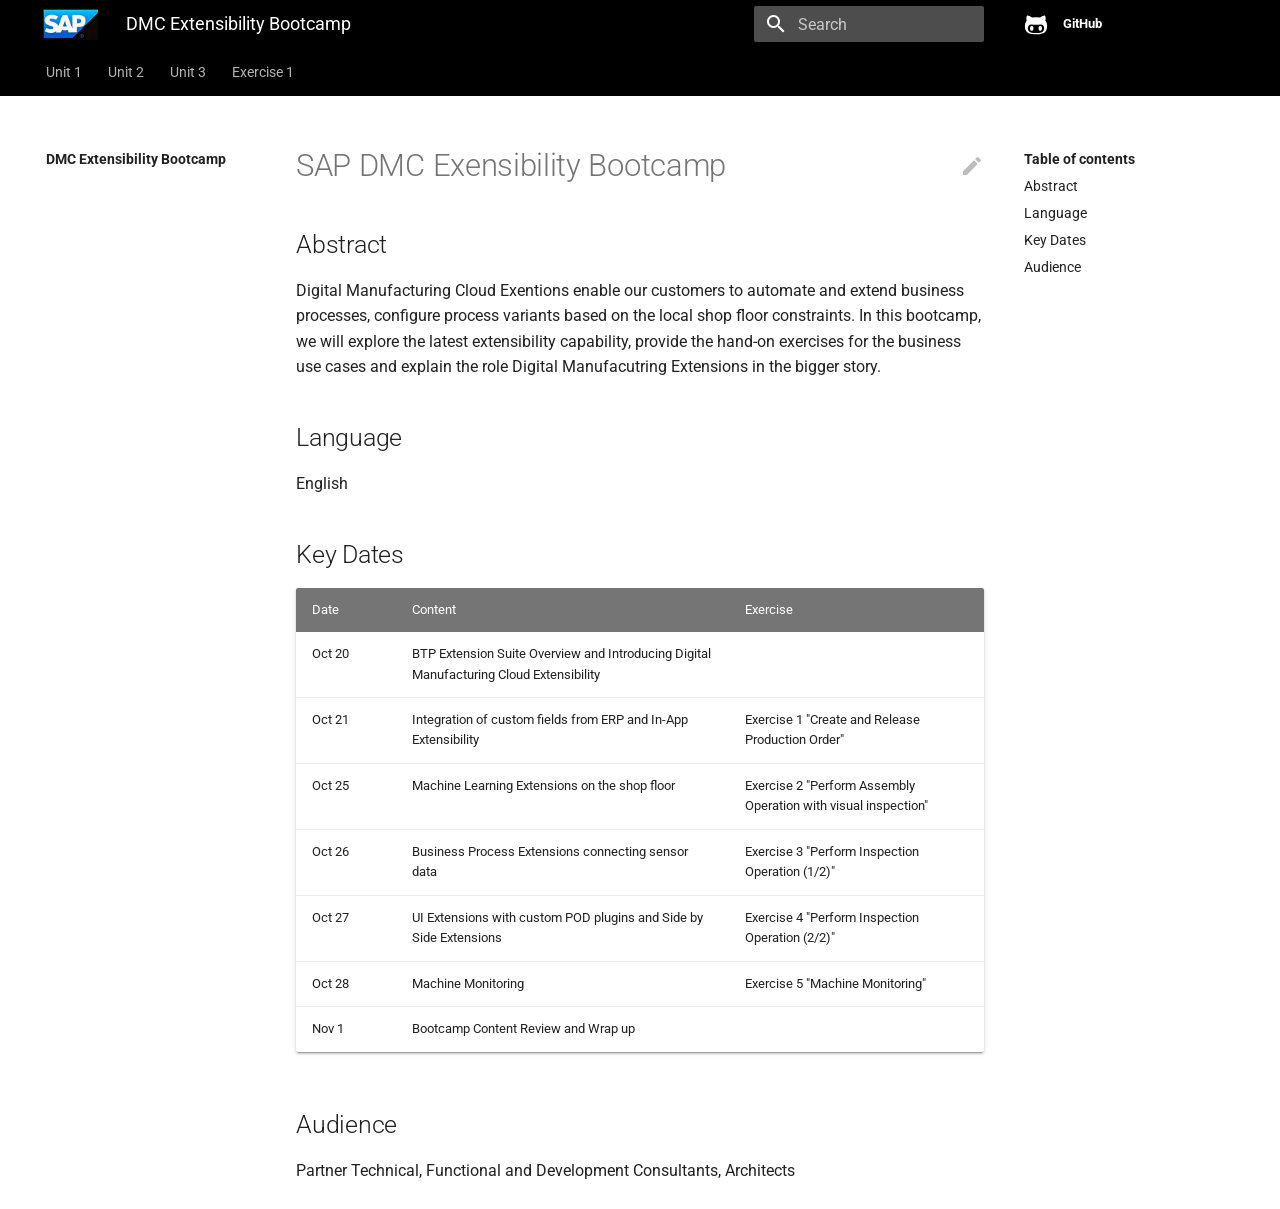
==== BootcampAgenda.html @ 56b78a58 "Deployed 6354c58 with MkDocs version: 1.2.1" ====
<!doctype html>
<html lang="en" class="no-js">
  <head>
    
      <meta charset="utf-8">
      <meta name="viewport" content="width=device-width,initial-scale=1">
      <meta http-equiv="x-ua-compatible" content="ie=edge">
      
      
      
      
        <meta name="lang:clipboard.copy" content="Copy to clipboard">
      
        <meta name="lang:clipboard.copied" content="Copied to clipboard">
      
        <meta name="lang:search.language" content="en">
      
        <meta name="lang:search.pipeline.stopwords" content="True">
      
        <meta name="lang:search.pipeline.trimmer" content="True">
      
        <meta name="lang:search.result.none" content="No matching documents">
      
        <meta name="lang:search.result.one" content="1 matching document">
      
        <meta name="lang:search.result.other" content="# matching documents">
      
        <meta name="lang:search.tokenizer" content="[\s\-]+">
      
      <link rel="shortcut icon" href="assets/favicon.png">
      <meta name="generator" content="mkdocs-1.2.1, mkdocs-material-4.6.3">
    
    
      
        <title>SAP DMC Exensibility Bootcamp - DMC Extensibility Bootcamp</title>
      
    
    
      <link rel="stylesheet" href="assets/stylesheets/application.adb8469c.css">
      
        <link rel="stylesheet" href="assets/stylesheets/application-palette.a8b3c06d.css">
      
      
        
        
        <meta name="theme-color" content="">
      
    
    
      <script src="assets/javascripts/modernizr.eca31fed.js"></script>
    
    
      
        <link href="https://fonts.gstatic.com" rel="preconnect" crossorigin>
        <link rel="stylesheet" href="https://fonts.googleapis.com/css?family=Roboto:300,400,400i,700%7CRoboto+Mono&display=fallback">
        <style>body,input{font-family:"Roboto","Helvetica Neue",Helvetica,Arial,sans-serif}code,kbd,pre{font-family:"Roboto Mono","Courier New",Courier,monospace}</style>
      
    
    <link rel="stylesheet" href="assets/fonts/material-icons.css">
    
    
      <link rel="stylesheet" href="theme/stylesheets/extra.css">
    
    
      
    
    
  </head>
  
    
    
    <body dir="ltr" data-md-color-primary="black" data-md-color-accent="blue">
  
    <svg class="md-svg">
      <defs>
        
        
          <svg xmlns="http://www.w3.org/2000/svg" width="416" height="448" viewBox="0 0 416 448" id="__github"><path fill="currentColor" d="M160 304q0 10-3.125 20.5t-10.75 19T128 352t-18.125-8.5-10.75-19T96 304t3.125-20.5 10.75-19T128 256t18.125 8.5 10.75 19T160 304zm160 0q0 10-3.125 20.5t-10.75 19T288 352t-18.125-8.5-10.75-19T256 304t3.125-20.5 10.75-19T288 256t18.125 8.5 10.75 19T320 304zm40 0q0-30-17.25-51T296 232q-10.25 0-48.75 5.25Q229.5 240 208 240t-39.25-2.75Q130.75 232 120 232q-29.5 0-46.75 21T56 304q0 22 8 38.375t20.25 25.75 30.5 15 35 7.375 37.25 1.75h42q20.5 0 37.25-1.75t35-7.375 30.5-15 20.25-25.75T360 304zm56-44q0 51.75-15.25 82.75-9.5 19.25-26.375 33.25t-35.25 21.5-42.5 11.875-42.875 5.5T212 416q-19.5 0-35.5-.75t-36.875-3.125-38.125-7.5-34.25-12.875T37 371.5t-21.5-28.75Q0 312 0 260q0-59.25 34-99-6.75-20.5-6.75-42.5 0-29 12.75-54.5 27 0 47.5 9.875t47.25 30.875Q171.5 96 212 96q37 0 70 8 26.25-20.5 46.75-30.25T376 64q12.75 25.5 12.75 54.5 0 21.75-6.75 42 34 40 34 99.5z"/></svg>
        
      </defs>
    </svg>
    <input class="md-toggle" data-md-toggle="drawer" type="checkbox" id="__drawer" autocomplete="off">
    <input class="md-toggle" data-md-toggle="search" type="checkbox" id="__search" autocomplete="off">
    <label class="md-overlay" data-md-component="overlay" for="__drawer"></label>
    
      <a href="#sap-dmc-exensibility-bootcamp" tabindex="0" class="md-skip">
        Skip to content
      </a>
    
    
      <header class="md-header" data-md-component="header">
  <nav class="md-header-nav md-grid">
    <div class="md-flex">
      <div class="md-flex__cell md-flex__cell--shrink">
        <a href="." title="DMC Extensibility Bootcamp" aria-label="DMC Extensibility Bootcamp" class="md-header-nav__button md-logo">
          
            <img alt="logo" src="assets/logo_sap.jpeg" width="24" height="24">
          
        </a>
      </div>
      <div class="md-flex__cell md-flex__cell--shrink">
        <label class="md-icon md-icon--menu md-header-nav__button" for="__drawer"></label>
      </div>
      <div class="md-flex__cell md-flex__cell--stretch">
        <div class="md-flex__ellipsis md-header-nav__title" data-md-component="title">
          
            <span class="md-header-nav__topic">
              DMC Extensibility Bootcamp
            </span>
            <span class="md-header-nav__topic">
              
                SAP DMC Exensibility Bootcamp
              
            </span>
          
        </div>
      </div>
      <div class="md-flex__cell md-flex__cell--shrink">
        
          <label class="md-icon md-icon--search md-header-nav__button" for="__search"></label>
          
<div class="md-search" data-md-component="search" role="dialog">
  <label class="md-search__overlay" for="__search"></label>
  <div class="md-search__inner" role="search">
    <form class="md-search__form" name="search">
      <input type="text" class="md-search__input" aria-label="search" name="query" placeholder="Search" autocapitalize="off" autocorrect="off" autocomplete="off" spellcheck="false" data-md-component="query" data-md-state="active">
      <label class="md-icon md-search__icon" for="__search"></label>
      <button type="reset" class="md-icon md-search__icon" data-md-component="reset" tabindex="-1">
        &#xE5CD;
      </button>
    </form>
    <div class="md-search__output">
      <div class="md-search__scrollwrap" data-md-scrollfix>
        <div class="md-search-result" data-md-component="result">
          <div class="md-search-result__meta">
            Type to start searching
          </div>
          <ol class="md-search-result__list"></ol>
        </div>
      </div>
    </div>
  </div>
</div>
        
      </div>
      
        <div class="md-flex__cell md-flex__cell--shrink">
          <div class="md-header-nav__source">
            


  

<a href="https://github.com/SAP-samples/digital-manufacturing-extension-samples/" title="Go to repository" class="md-source" data-md-source="github">
  
    <div class="md-source__icon">
      <svg viewBox="0 0 24 24" width="24" height="24">
        <use xlink:href="#__github" width="24" height="24"></use>
      </svg>
    </div>
  
  <div class="md-source__repository">
    GitHub
  </div>
</a>
          </div>
        </div>
      
    </div>
  </nav>
</header>
    
    <div class="md-container">
      
        
      
      
        

<nav class="md-tabs" data-md-component="tabs">
  <div class="md-tabs__inner md-grid">
    <ul class="md-tabs__list">
      
        
  
  
    <li class="md-tabs__item">
      
        <a href="index.html" class="md-tabs__link">
          Unit 1
        </a>
      
    </li>
  

      
        
  
  
    <li class="md-tabs__item">
      
        <a href="Field%26IntegrationExtensions.html" class="md-tabs__link">
          Unit 2
        </a>
      
    </li>
  

      
        
  
  
    <li class="md-tabs__item">
      
        <a href="InAppExtensions.html" class="md-tabs__link">
          Unit 3
        </a>
      
    </li>
  

      
        
  
  
    <li class="md-tabs__item">
      
        <a href="Exercise1.1.html" class="md-tabs__link">
          Exercise 1
        </a>
      
    </li>
  

      
    </ul>
  </div>
</nav>
      
      <main class="md-main" role="main">
        <div class="md-main__inner md-grid" data-md-component="container">
          
            
              <div class="md-sidebar md-sidebar--primary" data-md-component="navigation">
                <div class="md-sidebar__scrollwrap">
                  <div class="md-sidebar__inner">
                    <nav class="md-nav md-nav--primary" data-md-level="0">
  <label class="md-nav__title md-nav__title--site" for="__drawer">
    <a href="." title="DMC Extensibility Bootcamp" class="md-nav__button md-logo">
      
        <img alt="logo" src="assets/logo_sap.jpeg" width="48" height="48">
      
    </a>
    DMC Extensibility Bootcamp
  </label>
  
    <div class="md-nav__source">
      


  

<a href="https://github.com/SAP-samples/digital-manufacturing-extension-samples/" title="Go to repository" class="md-source" data-md-source="github">
  
    <div class="md-source__icon">
      <svg viewBox="0 0 24 24" width="24" height="24">
        <use xlink:href="#__github" width="24" height="24"></use>
      </svg>
    </div>
  
  <div class="md-source__repository">
    GitHub
  </div>
</a>
    </div>
  
  <ul class="md-nav__list" data-md-scrollfix>
    
      
      
      


  <li class="md-nav__item md-nav__item--nested">
    
      <input class="md-toggle md-nav__toggle" data-md-toggle="nav-1" type="checkbox" id="nav-1">
    
    <label class="md-nav__link" for="nav-1">
      Unit 1
    </label>
    <nav class="md-nav" data-md-component="collapsible" data-md-level="1">
      <label class="md-nav__title" for="nav-1">
        Unit 1
      </label>
      <ul class="md-nav__list" data-md-scrollfix>
        
        
          
          
          


  <li class="md-nav__item">
    <a href="index.html" title="Overview" class="md-nav__link">
      Overview
    </a>
  </li>

        
          
          
          


  <li class="md-nav__item">
    <a href="BTPExtensionSuite.html" title="BTP Extension Suite" class="md-nav__link">
      BTP Extension Suite
    </a>
  </li>

        
          
          
          


  <li class="md-nav__item">
    <a href="DMCUseCases.html" title="DMC Use Cases" class="md-nav__link">
      DMC Use Cases
    </a>
  </li>

        
          
          
          


  <li class="md-nav__item">
    <a href="BootcampUseCase.html" title="Bootcamp Scenario" class="md-nav__link">
      Bootcamp Scenario
    </a>
  </li>

        
      </ul>
    </nav>
  </li>

    
      
      
      


  <li class="md-nav__item md-nav__item--nested">
    
      <input class="md-toggle md-nav__toggle" data-md-toggle="nav-2" type="checkbox" id="nav-2">
    
    <label class="md-nav__link" for="nav-2">
      Unit 2
    </label>
    <nav class="md-nav" data-md-component="collapsible" data-md-level="1">
      <label class="md-nav__title" for="nav-2">
        Unit 2
      </label>
      <ul class="md-nav__list" data-md-scrollfix>
        
        
          
          
          


  <li class="md-nav__item">
    <a href="Field%26IntegrationExtensions.html" title="Content" class="md-nav__link">
      Content
    </a>
  </li>

        
      </ul>
    </nav>
  </li>

    
      
      
      


  <li class="md-nav__item md-nav__item--nested">
    
      <input class="md-toggle md-nav__toggle" data-md-toggle="nav-3" type="checkbox" id="nav-3">
    
    <label class="md-nav__link" for="nav-3">
      Unit 3
    </label>
    <nav class="md-nav" data-md-component="collapsible" data-md-level="1">
      <label class="md-nav__title" for="nav-3">
        Unit 3
      </label>
      <ul class="md-nav__list" data-md-scrollfix>
        
        
          
          
          


  <li class="md-nav__item">
    <a href="InAppExtensions.html" title="Content" class="md-nav__link">
      Content
    </a>
  </li>

        
      </ul>
    </nav>
  </li>

    
      
      
      


  <li class="md-nav__item md-nav__item--nested">
    
      <input class="md-toggle md-nav__toggle" data-md-toggle="nav-4" type="checkbox" id="nav-4">
    
    <label class="md-nav__link" for="nav-4">
      Exercise 1
    </label>
    <nav class="md-nav" data-md-component="collapsible" data-md-level="1">
      <label class="md-nav__title" for="nav-4">
        Exercise 1
      </label>
      <ul class="md-nav__list" data-md-scrollfix>
        
        
          
          
          


  <li class="md-nav__item">
    <a href="Exercise1.1.html" title="Exercise 1.1" class="md-nav__link">
      Exercise 1.1
    </a>
  </li>

        
          
          
          


  <li class="md-nav__item">
    <a href="Exercise1.2.html" title="Exercise 1.2" class="md-nav__link">
      Exercise 1.2
    </a>
  </li>

        
      </ul>
    </nav>
  </li>

    
  </ul>
</nav>
                  </div>
                </div>
              </div>
            
            
              <div class="md-sidebar md-sidebar--secondary" data-md-component="toc">
                <div class="md-sidebar__scrollwrap">
                  <div class="md-sidebar__inner">
                    
<nav class="md-nav md-nav--secondary">
  
  
    
  
  
    <label class="md-nav__title" for="__toc">Table of contents</label>
    <ul class="md-nav__list" data-md-scrollfix>
      
        <li class="md-nav__item">
  <a href="#abstract" class="md-nav__link">
    Abstract
  </a>
  
</li>
      
        <li class="md-nav__item">
  <a href="#language" class="md-nav__link">
    Language
  </a>
  
</li>
      
        <li class="md-nav__item">
  <a href="#key-dates" class="md-nav__link">
    Key Dates
  </a>
  
</li>
      
        <li class="md-nav__item">
  <a href="#audience" class="md-nav__link">
    Audience
  </a>
  
</li>
      
      
      
      
      
    </ul>
  
</nav>
                  </div>
                </div>
              </div>
            
          
          <div class="md-content">
            <article class="md-content__inner md-typeset">
              
                
                  <a href="https://github.com/SAP-samples/digital-manufacturing-extension-samples/edit/master/docs/BootcampAgenda.md" title="Edit this page" class="md-icon md-content__icon">&#xE3C9;</a>
                
                
                <h1 id="sap-dmc-exensibility-bootcamp">SAP DMC Exensibility Bootcamp<a class="headerlink" href="#sap-dmc-exensibility-bootcamp" title="Permanent link">&para;</a></h1>
<h2 id="abstract">Abstract<a class="headerlink" href="#abstract" title="Permanent link">&para;</a></h2>
<p>Digital Manufacturing Cloud Exentions enable our customers to automate and extend business processes, configure process variants based on the local shop floor constraints. In this bootcamp, we will explore the latest extensibility capability, provide the hand-on exercises for the business use cases and explain the role Digital Manufacutring Extensions in the bigger story.</p>
<h2 id="language">Language<a class="headerlink" href="#language" title="Permanent link">&para;</a></h2>
<p>English</p>
<h2 id="key-dates">Key Dates<a class="headerlink" href="#key-dates" title="Permanent link">&para;</a></h2>
<table>
<thead>
<tr>
<th>Date</th>
<th>Content</th>
<th>Exercise</th>
</tr>
</thead>
<tbody>
<tr>
<td>Oct 20</td>
<td>BTP Extension Suite Overview and Introducing Digital Manufacturing Cloud Extensibility</td>
<td></td>
</tr>
<tr>
<td>Oct 21</td>
<td>Integration of custom fields from ERP and In-App Extensibility</td>
<td>Exercise 1 "Create and Release Production Order"</td>
</tr>
<tr>
<td>Oct 25</td>
<td>Machine Learning Extensions on the shop floor</td>
<td>Exercise 2 "Perform Assembly Operation with visual inspection"</td>
</tr>
<tr>
<td>Oct 26</td>
<td>Business Process Extensions connecting sensor data</td>
<td>Exercise 3 "Perform Inspection Operation (1/2)"</td>
</tr>
<tr>
<td>Oct 27</td>
<td>UI Extensions with custom POD plugins and Side by Side Extensions</td>
<td>Exercise 4 "Perform Inspection Operation (2/2)"</td>
</tr>
<tr>
<td>Oct 28</td>
<td>Machine Monitoring</td>
<td>Exercise 5 "Machine Monitoring"</td>
</tr>
<tr>
<td>Nov 1</td>
<td>Bootcamp Content Review and Wrap up</td>
<td></td>
</tr>
</tbody>
</table>
<h2 id="audience">Audience<a class="headerlink" href="#audience" title="Permanent link">&para;</a></h2>
<p>Partner Technical, Functional and Development Consultants, Architects</p>
                
                  
                
                
              
              
                


              
            </article>
          </div>
        </div>
      </main>
      
        
<footer class="md-footer">
  
  <div class="md-footer-meta md-typeset">
    <div class="md-footer-meta__inner md-grid">
      <div class="md-footer-copyright">
        
        powered by
        <a href="https://www.mkdocs.org" target="_blank" rel="noopener">MkDocs</a>
        and
        <a href="https://squidfunk.github.io/mkdocs-material/" target="_blank" rel="noopener">
          Material for MkDocs</a>
      </div>
      
    </div>
  </div>
</footer>
      
    </div>
    
      <script src="assets/javascripts/application.8f58b9eb.js"></script>
      
      <script>app.initialize({version:"1.2.1",url:{base:"."}})</script>
      
        <script src="search/main.js"></script>
      
    
  </body>
</html>
---- assets/stylesheets/application.adb8469c.css ----
html{box-sizing:border-box}*,:after,:before{box-sizing:inherit}html{-webkit-text-size-adjust:none;-moz-text-size-adjust:none;-ms-text-size-adjust:none;text-size-adjust:none}body{margin:0}hr{overflow:visible;box-sizing:content-box}a{-webkit-text-decoration-skip:objects}a,button,input,label{-webkit-tap-highlight-color:transparent}a{color:inherit;text-decoration:none}small,sub,sup{font-size:80%}sub,sup{position:relative;line-height:0;vertical-align:baseline}sub{bottom:-.25em}sup{top:-.5em}img{border-style:none}table{border-collapse:separate;border-spacing:0}td,th{font-weight:400;vertical-align:top}button{margin:0;padding:0;border:0;outline-style:none;background:transparent;font-size:inherit}input{border:0;outline:0}.md-clipboard:before,.md-icon,.md-nav__button,.md-nav__link:after,.md-nav__title:before,.md-search-result__article--document:before,.md-source-file:before,.md-typeset .admonition>.admonition-title:before,.md-typeset .admonition>summary:before,.md-typeset .critic.comment:before,.md-typeset .footnote-backref,.md-typeset .task-list-control .task-list-indicator:before,.md-typeset details>.admonition-title:before,.md-typeset details>summary:before,.md-typeset summary:after{font-family:Material Icons;font-style:normal;font-variant:normal;font-weight:400;line-height:1;text-transform:none;white-space:nowrap;word-wrap:normal;direction:ltr}.md-content__icon,.md-footer-nav__button,.md-header-nav__button,.md-nav__button,.md-nav__title:before,.md-search-result__article--document:before{display:inline-block;margin:.2rem;padding:.4rem;font-size:1.2rem;cursor:pointer}.md-icon--arrow-back:before{content:""}.md-icon--arrow-forward:before{content:""}.md-icon--menu:before{content:""}.md-icon--search:before{content:""}[dir=rtl] .md-icon--arrow-back:before{content:""}[dir=rtl] .md-icon--arrow-forward:before{content:""}body{-webkit-font-smoothing:antialiased;-moz-osx-font-smoothing:grayscale}body,input{color:rgba(0,0,0,.87);font-feature-settings:"kern","liga";font-family:Helvetica Neue,Helvetica,Arial,sans-serif}code,kbd,pre{color:rgba(0,0,0,.87);font-feature-settings:"kern";font-family:Courier New,Courier,monospace}.md-typeset{font-size:.8rem;line-height:1.6;-webkit-print-color-adjust:exact}.md-typeset blockquote,.md-typeset ol,.md-typeset p,.md-typeset ul{margin:1em 0}.md-typeset h1{margin:0 0 2rem;color:rgba(0,0,0,.54);font-size:1.5625rem;line-height:1.3}.md-typeset h1,.md-typeset h2{font-weight:300;letter-spacing:-.01em}.md-typeset h2{margin:2rem 0 .8rem;font-size:1.25rem;line-height:1.4}.md-typeset h3{margin:1.6rem 0 .8rem;font-size:1rem;font-weight:400;letter-spacing:-.01em;line-height:1.5}.md-typeset h2+h3{margin-top:.8rem}.md-typeset h4{font-size:.8rem}.md-typeset h4,.md-typeset h5,.md-typeset h6{margin:.8rem 0;font-weight:700;letter-spacing:-.01em}.md-typeset h5,.md-typeset h6{color:rgba(0,0,0,.54);font-size:.64rem}.md-typeset h5{text-transform:uppercase}.md-typeset hr{margin:1.5em 0;border-bottom:.05rem dotted rgba(0,0,0,.26)}.md-typeset a{color:#3f51b5;word-break:break-word}.md-typeset a,.md-typeset a:before{-webkit-transition:color .125s;transition:color .125s}.md-typeset a:active,.md-typeset a:hover{color:#536dfe}.md-typeset code,.md-typeset pre{background-color:hsla(0,0%,92.5%,.5);color:#37474f;font-size:85%;direction:ltr}.md-typeset code{margin:0 .29412em;padding:.07353em 0;border-radius:.1rem;box-shadow:.29412em 0 0 hsla(0,0%,92.5%,.5),-.29412em 0 0 hsla(0,0%,92.5%,.5);word-break:break-word;-webkit-box-decoration-break:clone;box-decoration-break:clone}.md-typeset h1 code,.md-typeset h2 code,.md-typeset h3 code,.md-typeset h4 code,.md-typeset h5 code,.md-typeset h6 code{margin:0;background-color:transparent;box-shadow:none}.md-typeset a>code{margin:inherit;padding:inherit;border-radius:initial;background-color:inherit;color:inherit;box-shadow:none}.md-typeset pre{position:relative;margin:1em 0;border-radius:.1rem;line-height:1.4;-webkit-overflow-scrolling:touch}.md-typeset pre>code{display:block;margin:0;padding:.525rem .6rem;background-color:transparent;font-size:inherit;box-shadow:none;-webkit-box-decoration-break:slice;box-decoration-break:slice;overflow:auto}.md-typeset pre>code::-webkit-scrollbar{width:.2rem;height:.2rem}.md-typeset pre>code::-webkit-scrollbar-thumb{background-color:rgba(0,0,0,.26)}.md-typeset pre>code::-webkit-scrollbar-thumb:hover{background-color:#536dfe}.md-typeset kbd{padding:0 .29412em;border-radius:.15rem;border:.05rem solid #c9c9c9;border-bottom-color:#bcbcbc;background-color:#fcfcfc;color:#555;font-size:85%;box-shadow:0 .05rem 0 #b0b0b0;word-break:break-word}.md-typeset mark{margin:0 .25em;padding:.0625em 0;border-radius:.1rem;background-color:rgba(255,235,59,.5);box-shadow:.25em 0 0 rgba(255,235,59,.5),-.25em 0 0 rgba(255,235,59,.5);word-break:break-word;-webkit-box-decoration-break:clone;box-decoration-break:clone}.md-typeset abbr{border-bottom:.05rem dotted rgba(0,0,0,.54);text-decoration:none;cursor:help}.md-typeset small{opacity:.75}.md-typeset sub,.md-typeset sup{margin-left:.07812em}[dir=rtl] .md-typeset sub,[dir=rtl] .md-typeset sup{margin-right:.07812em;margin-left:0}.md-typeset blockquote{padding-left:.6rem;border-left:.2rem solid rgba(0,0,0,.26);color:rgba(0,0,0,.54)}[dir=rtl] .md-typeset blockquote{padding-right:.6rem;padding-left:0;border-right:.2rem solid rgba(0,0,0,.26);border-left:initial}.md-typeset ul{list-style-type:disc}.md-typeset ol,.md-typeset ul{margin-left:.625em;padding:0}[dir=rtl] .md-typeset ol,[dir=rtl] .md-typeset ul{margin-right:.625em;margin-left:0}.md-typeset ol ol,.md-typeset ul ol{list-style-type:lower-alpha}.md-typeset ol ol ol,.md-typeset ul ol ol{list-style-type:lower-roman}.md-typeset ol li,.md-typeset ul li{margin-bottom:.5em;margin-left:1.25em}[dir=rtl] .md-typeset ol li,[dir=rtl] .md-typeset ul li{margin-right:1.25em;margin-left:0}.md-typeset ol li blockquote,.md-typeset ol li p,.md-typeset ul li blockquote,.md-typeset ul li p{margin:.5em 0}.md-typeset ol li:last-child,.md-typeset ul li:last-child{margin-bottom:0}.md-typeset ol li ol,.md-typeset ol li ul,.md-typeset ul li ol,.md-typeset ul li ul{margin:.5em 0 .5em .625em}[dir=rtl] .md-typeset ol li ol,[dir=rtl] .md-typeset ol li ul,[dir=rtl] .md-typeset ul li ol,[dir=rtl] .md-typeset ul li ul{margin-right:.625em;margin-left:0}.md-typeset dd{margin:1em 0 1em 1.875em}[dir=rtl] .md-typeset dd{margin-right:1.875em;margin-left:0}.md-typeset iframe,.md-typeset img,.md-typeset svg{max-width:100%}.md-typeset table:not([class]){box-shadow:0 2px 2px 0 rgba(0,0,0,.14),0 1px 5px 0 rgba(0,0,0,.12),0 3px 1px -2px rgba(0,0,0,.2);display:inline-block;max-width:100%;border-radius:.1rem;font-size:.64rem;overflow:auto;-webkit-overflow-scrolling:touch}.md-typeset table:not([class])+*{margin-top:1.5em}.md-typeset table:not([class]) td:not([align]),.md-typeset table:not([class]) th:not([align]){text-align:left}[dir=rtl] .md-typeset table:not([class]) td:not([align]),[dir=rtl] .md-typeset table:not([class]) th:not([align]){text-align:right}.md-typeset table:not([class]) th{min-width:5rem;padding:.6rem .8rem;background-color:rgba(0,0,0,.54);color:#fff;vertical-align:top}.md-typeset table:not([class]) td{padding:.6rem .8rem;border-top:.05rem solid rgba(0,0,0,.07);vertical-align:top}.md-typeset table:not([class]) tr{-webkit-transition:background-color .125s;transition:background-color .125s}.md-typeset table:not([class]) tr:hover{background-color:rgba(0,0,0,.035);box-shadow:inset 0 .05rem 0 #fff}.md-typeset table:not([class]) tr:first-child td{border-top:0}.md-typeset table:not([class]) a{word-break:normal}.md-typeset__scrollwrap{margin:1em -.8rem;overflow-x:auto;-webkit-overflow-scrolling:touch}.md-typeset .md-typeset__table{display:inline-block;margin-bottom:.5em;padding:0 .8rem}.md-typeset .md-typeset__table table{display:table;width:100%;margin:0;overflow:hidden}html{font-size:125%;overflow-x:hidden}body,html{height:100%}body{position:relative;font-size:.5rem}hr{display:block;height:.05rem;padding:0;border:0}.md-svg{display:none}.md-grid{max-width:61rem;margin-right:auto;margin-left:auto}.md-container,.md-main{overflow:auto}.md-container{display:table;width:100%;height:100%;padding-top:2.4rem;table-layout:fixed}.md-main{display:table-row;height:100%}.md-main__inner{height:100%;padding-top:1.5rem;padding-bottom:.05rem}.md-toggle{display:none}.md-overlay{position:fixed;top:0;width:0;height:0;-webkit-transition:width 0s .25s,height 0s .25s,opacity .25s;transition:width 0s .25s,height 0s .25s,opacity .25s;background-color:rgba(0,0,0,.54);opacity:0;z-index:3}.md-flex{display:table}.md-flex__cell{display:table-cell;position:relative;vertical-align:top}.md-flex__cell--shrink{width:0}.md-flex__cell--stretch{display:table;width:100%;table-layout:fixed}.md-flex__ellipsis{display:table-cell;text-overflow:ellipsis;white-space:nowrap;overflow:hidden}.md-skip{position:fixed;width:.05rem;height:.05rem;margin:.5rem;padding:.3rem .5rem;-webkit-transform:translateY(.4rem);transform:translateY(.4rem);border-radius:.1rem;background-color:rgba(0,0,0,.87);color:#fff;font-size:.64rem;opacity:0;overflow:hidden}.md-skip:focus{width:auto;height:auto;clip:auto;-webkit-transform:translateX(0);transform:translateX(0);-webkit-transition:opacity .175s 75ms,-webkit-transform .25s cubic-bezier(.4,0,.2,1);transition:opacity .175s 75ms,-webkit-transform .25s cubic-bezier(.4,0,.2,1);transition:transform .25s cubic-bezier(.4,0,.2,1),opacity .175s 75ms;transition:transform .25s cubic-bezier(.4,0,.2,1),opacity .175s 75ms,-webkit-transform .25s cubic-bezier(.4,0,.2,1);opacity:1;z-index:10}@page{margin:25mm}.md-clipboard{position:absolute;top:.3rem;right:.3rem;width:1.4rem;height:1.4rem;border-radius:.1rem;font-size:.8rem;cursor:pointer;z-index:1;-webkit-backface-visibility:hidden;backface-visibility:hidden}.md-clipboard:before{-webkit-transition:color .25s,opacity .25s;transition:color .25s,opacity .25s;color:rgba(0,0,0,.07);content:"\E14D"}.codehilite:hover .md-clipboard:before,.md-typeset .highlight:hover .md-clipboard:before,pre:hover .md-clipboard:before{color:rgba(0,0,0,.54)}.md-clipboard:focus:before,.md-clipboard:hover:before{color:#536dfe}.md-clipboard__message{display:block;position:absolute;top:0;right:1.7rem;padding:.3rem .5rem;-webkit-transform:translateX(.4rem);transform:translateX(.4rem);-webkit-transition:opacity .175s,-webkit-transform .25s cubic-bezier(.9,.1,.9,0);transition:opacity .175s,-webkit-transform .25s cubic-bezier(.9,.1,.9,0);transition:transform .25s cubic-bezier(.9,.1,.9,0),opacity .175s;transition:transform .25s cubic-bezier(.9,.1,.9,0),opacity .175s,-webkit-transform .25s cubic-bezier(.9,.1,.9,0);border-radius:.1rem;background-color:rgba(0,0,0,.54);color:#fff;font-size:.64rem;white-space:nowrap;opacity:0;pointer-events:none}.md-clipboard__message--active{-webkit-transform:translateX(0);transform:translateX(0);-webkit-transition:opacity .175s 75ms,-webkit-transform .25s cubic-bezier(.4,0,.2,1);transition:opacity .175s 75ms,-webkit-transform .25s cubic-bezier(.4,0,.2,1);transition:transform .25s cubic-bezier(.4,0,.2,1),opacity .175s 75ms;transition:transform .25s cubic-bezier(.4,0,.2,1),opacity .175s 75ms,-webkit-transform .25s cubic-bezier(.4,0,.2,1);opacity:1;pointer-events:auto}.md-clipboard__message:before{content:attr(aria-label)}.md-clipboard__message:after{display:block;position:absolute;top:50%;right:-.2rem;width:0;margin-top:-.2rem;border-color:transparent rgba(0,0,0,.54);border-style:solid;border-width:.2rem 0 .2rem .2rem;content:""}.md-content__inner{margin:0 .8rem 1.2rem;padding-top:.6rem}.md-content__inner:before{display:block;height:.4rem;content:""}.md-content__inner>:last-child{margin-bottom:0}.md-content__icon{position:relative;margin:.4rem 0;padding:0;float:right}.md-typeset .md-content__icon{color:rgba(0,0,0,.26)}.md-header{position:fixed;top:0;right:0;left:0;height:2.4rem;-webkit-transition:background-color .25s,color .25s;transition:background-color .25s,color .25s;background-color:#3f51b5;color:#fff;box-shadow:none;z-index:2;-webkit-backface-visibility:hidden;backface-visibility:hidden}.no-js .md-header{-webkit-transition:none;transition:none;box-shadow:none}.md-header[data-md-state=shadow]{-webkit-transition:background-color .25s,color .25s,box-shadow .25s;transition:background-color .25s,color .25s,box-shadow .25s;box-shadow:0 0 .2rem rgba(0,0,0,.1),0 .2rem .4rem rgba(0,0,0,.2)}.md-header-nav{padding:0 .2rem}.md-header-nav__button{position:relative;-webkit-transition:opacity .25s;transition:opacity .25s;z-index:1}.md-header-nav__button:hover{opacity:.7}.md-header-nav__button.md-logo *{display:block}.no-js .md-header-nav__button.md-icon--search{display:none}.md-header-nav__topic{display:block;position:absolute;-webkit-transition:opacity .15s,-webkit-transform .4s cubic-bezier(.1,.7,.1,1);transition:opacity .15s,-webkit-transform .4s cubic-bezier(.1,.7,.1,1);transition:transform .4s cubic-bezier(.1,.7,.1,1),opacity .15s;transition:transform .4s cubic-bezier(.1,.7,.1,1),opacity .15s,-webkit-transform .4s cubic-bezier(.1,.7,.1,1);text-overflow:ellipsis;white-space:nowrap;overflow:hidden}.md-header-nav__topic+.md-header-nav__topic{-webkit-transform:translateX(1.25rem);transform:translateX(1.25rem);-webkit-transition:opacity .15s,-webkit-transform .4s cubic-bezier(1,.7,.1,.1);transition:opacity .15s,-webkit-transform .4s cubic-bezier(1,.7,.1,.1);transition:transform .4s cubic-bezier(1,.7,.1,.1),opacity .15s;transition:transform .4s cubic-bezier(1,.7,.1,.1),opacity .15s,-webkit-transform .4s cubic-bezier(1,.7,.1,.1);opacity:0;z-index:-1;pointer-events:none}[dir=rtl] .md-header-nav__topic+.md-header-nav__topic{-webkit-transform:translateX(-1.25rem);transform:translateX(-1.25rem)}.no-js .md-header-nav__topic{position:static}.no-js .md-header-nav__topic+.md-header-nav__topic{display:none}.md-header-nav__title{padding:0 1rem;font-size:.9rem;line-height:2.4rem}.md-header-nav__title[data-md-state=active] .md-header-nav__topic{-webkit-transform:translateX(-1.25rem);transform:translateX(-1.25rem);-webkit-transition:opacity .15s,-webkit-transform .4s cubic-bezier(1,.7,.1,.1);transition:opacity .15s,-webkit-transform .4s cubic-bezier(1,.7,.1,.1);transition:transform .4s cubic-bezier(1,.7,.1,.1),opacity .15s;transition:transform .4s cubic-bezier(1,.7,.1,.1),opacity .15s,-webkit-transform .4s cubic-bezier(1,.7,.1,.1);opacity:0;z-index:-1;pointer-events:none}[dir=rtl] .md-header-nav__title[data-md-state=active] .md-header-nav__topic{-webkit-transform:translateX(1.25rem);transform:translateX(1.25rem)}.md-header-nav__title[data-md-state=active] .md-header-nav__topic+.md-header-nav__topic{-webkit-transform:translateX(0);transform:translateX(0);-webkit-transition:opacity .15s,-webkit-transform .4s cubic-bezier(.1,.7,.1,1);transition:opacity .15s,-webkit-transform .4s cubic-bezier(.1,.7,.1,1);transition:transform .4s cubic-bezier(.1,.7,.1,1),opacity .15s;transition:transform .4s cubic-bezier(.1,.7,.1,1),opacity .15s,-webkit-transform .4s cubic-bezier(.1,.7,.1,1);opacity:1;z-index:0;pointer-events:auto}.md-header-nav__source{display:none}.md-hero{-webkit-transition:background .25s;transition:background .25s;background-color:#3f51b5;color:#fff;font-size:1rem;overflow:hidden}.md-hero__inner{margin-top:1rem;padding:.8rem .8rem .4rem;-webkit-transition:opacity .25s,-webkit-transform .4s cubic-bezier(.1,.7,.1,1);transition:opacity .25s,-webkit-transform .4s cubic-bezier(.1,.7,.1,1);transition:transform .4s cubic-bezier(.1,.7,.1,1),opacity .25s;transition:transform .4s cubic-bezier(.1,.7,.1,1),opacity .25s,-webkit-transform .4s cubic-bezier(.1,.7,.1,1);-webkit-transition-delay:.1s;transition-delay:.1s}[data-md-state=hidden] .md-hero__inner{pointer-events:none;-webkit-transform:translateY(.625rem);transform:translateY(.625rem);-webkit-transition:opacity .1s 0s,-webkit-transform 0s .4s;transition:opacity .1s 0s,-webkit-transform 0s .4s;transition:transform 0s .4s,opacity .1s 0s;transition:transform 0s .4s,opacity .1s 0s,-webkit-transform 0s .4s;opacity:0}.md-hero--expand .md-hero__inner{margin-bottom:1.2rem}.md-footer-nav{background-color:rgba(0,0,0,.87);color:#fff}.md-footer-nav__inner{padding:.2rem;overflow:auto}.md-footer-nav__link{padding-top:1.4rem;padding-bottom:.4rem;-webkit-transition:opacity .25s;transition:opacity .25s}.md-footer-nav__link:hover{opacity:.7}.md-footer-nav__link--prev{width:25%;float:left}[dir=rtl] .md-footer-nav__link--prev{float:right}.md-footer-nav__link--next{width:75%;float:right;text-align:right}[dir=rtl] .md-footer-nav__link--next{float:left;text-align:left}.md-footer-nav__button{-webkit-transition:background .25s;transition:background .25s}.md-footer-nav__title{position:relative;padding:0 1rem;font-size:.9rem;line-height:2.4rem}.md-footer-nav__direction{position:absolute;right:0;left:0;margin-top:-1rem;padding:0 1rem;color:hsla(0,0%,100%,.7);font-size:.75rem}.md-footer-meta{background-color:rgba(0,0,0,.895)}.md-footer-meta__inner{padding:.2rem;overflow:auto}html .md-footer-meta.md-typeset a{color:hsla(0,0%,100%,.7)}html .md-footer-meta.md-typeset a:focus,html .md-footer-meta.md-typeset a:hover{color:#fff}.md-footer-copyright{margin:0 .6rem;padding:.4rem 0;color:hsla(0,0%,100%,.3);font-size:.64rem}.md-footer-copyright__highlight{color:hsla(0,0%,100%,.7)}.md-footer-social{margin:0 .4rem;padding:.2rem 0 .6rem}.md-footer-social__link{display:inline-block;width:1.6rem;height:1.6rem;font-size:.8rem;text-align:center}.md-footer-social__link:before{line-height:1.9}.md-nav{font-size:.7rem;line-height:1.3}.md-nav__title{display:block;padding:0 .6rem;font-weight:700;text-overflow:ellipsis;overflow:hidden}.md-nav__title:before{display:none;content:"\E5C4"}[dir=rtl] .md-nav__title:before{content:"\E5C8"}.md-nav__title .md-nav__button{display:none}.md-nav__list{margin:0;padding:0;list-style:none}.md-nav__item{padding:0 .6rem}.md-nav__item:last-child{padding-bottom:.6rem}.md-nav__item .md-nav__item{padding-right:0}[dir=rtl] .md-nav__item .md-nav__item{padding-right:.6rem;padding-left:0}.md-nav__item .md-nav__item:last-child{padding-bottom:0}.md-nav__button img{width:100%;height:auto}.md-nav__link{display:block;margin-top:.625em;-webkit-transition:color .125s;transition:color .125s;text-overflow:ellipsis;cursor:pointer;overflow:hidden}.md-nav__item--nested>.md-nav__link:after{content:"\E313"}html .md-nav__link[for=__toc],html .md-nav__link[for=__toc]+.md-nav__link:after,html .md-nav__link[for=__toc]~.md-nav{display:none}.md-nav__link[data-md-state=blur]{color:rgba(0,0,0,.54)}.md-nav__link--active,.md-nav__link:active{color:#3f51b5}.md-nav__item--nested>.md-nav__link{color:inherit}.md-nav__link:focus,.md-nav__link:hover{color:#536dfe}.md-nav__source,.no-js .md-search{display:none}.md-search__overlay{opacity:0;z-index:1}.md-search__form{position:relative}.md-search__input{position:relative;padding:0 2.2rem 0 3.6rem;text-overflow:ellipsis;z-index:2}[dir=rtl] .md-search__input{padding:0 3.6rem 0 2.2rem}.md-search__input::-webkit-input-placeholder{-webkit-transition:color .25s cubic-bezier(.1,.7,.1,1);transition:color .25s cubic-bezier(.1,.7,.1,1)}.md-search__input::-moz-placeholder{-moz-transition:color .25s cubic-bezier(.1,.7,.1,1);transition:color .25s cubic-bezier(.1,.7,.1,1)}.md-search__input:-ms-input-placeholder{-ms-transition:color .25s cubic-bezier(.1,.7,.1,1);transition:color .25s cubic-bezier(.1,.7,.1,1)}.md-search__input::-ms-input-placeholder{-ms-transition:color .25s cubic-bezier(.1,.7,.1,1);transition:color .25s cubic-bezier(.1,.7,.1,1)}.md-search__input::placeholder{-webkit-transition:color .25s cubic-bezier(.1,.7,.1,1);transition:color .25s cubic-bezier(.1,.7,.1,1)}.md-search__input::-webkit-input-placeholder{color:rgba(0,0,0,.54)}.md-search__input::-moz-placeholder{color:rgba(0,0,0,.54)}.md-search__input:-ms-input-placeholder{color:rgba(0,0,0,.54)}.md-search__input::-ms-input-placeholder{color:rgba(0,0,0,.54)}.md-search__input::placeholder,.md-search__input~.md-search__icon{color:rgba(0,0,0,.54)}.md-search__input::-ms-clear{display:none}.md-search__icon{position:absolute;-webkit-transition:color .25s cubic-bezier(.1,.7,.1,1),opacity .25s;transition:color .25s cubic-bezier(.1,.7,.1,1),opacity .25s;font-size:1.2rem;cursor:pointer;z-index:2}.md-search__icon:hover{opacity:.7}.md-search__icon[for=__search]{top:.3rem;left:.5rem}[dir=rtl] .md-search__icon[for=__search]{right:.5rem;left:auto}.md-search__icon[for=__search]:before{content:"\E8B6"}.md-search__icon[type=reset]{top:.3rem;right:.5rem;-webkit-transform:scale(.125);transform:scale(.125);-webkit-transition:opacity .15s,-webkit-transform .15s cubic-bezier(.1,.7,.1,1);transition:opacity .15s,-webkit-transform .15s cubic-bezier(.1,.7,.1,1);transition:transform .15s cubic-bezier(.1,.7,.1,1),opacity .15s;transition:transform .15s cubic-bezier(.1,.7,.1,1),opacity .15s,-webkit-transform .15s cubic-bezier(.1,.7,.1,1);opacity:0}[dir=rtl] .md-search__icon[type=reset]{right:auto;left:.5rem}[data-md-toggle=search]:checked~.md-header .md-search__input:valid~.md-search__icon[type=reset]{-webkit-transform:scale(1);transform:scale(1);opacity:1}[data-md-toggle=search]:checked~.md-header .md-search__input:valid~.md-search__icon[type=reset]:hover{opacity:.7}.md-search__output{position:absolute;width:100%;border-radius:0 0 .1rem .1rem;overflow:hidden;z-index:1}.md-search__scrollwrap{height:100%;background-color:#fff;box-shadow:inset 0 .05rem 0 rgba(0,0,0,.07);overflow-y:auto;-webkit-overflow-scrolling:touch}.md-search-result{color:rgba(0,0,0,.87);word-break:break-word}.md-search-result__meta{padding:0 .8rem;background-color:rgba(0,0,0,.07);color:rgba(0,0,0,.54);font-size:.64rem;line-height:1.8rem}.md-search-result__list{margin:0;padding:0;border-top:.05rem solid rgba(0,0,0,.07);list-style:none}.md-search-result__item{box-shadow:0 -.05rem 0 rgba(0,0,0,.07)}.md-search-result__link{display:block;-webkit-transition:background .25s;transition:background .25s;outline:0;overflow:hidden}.md-search-result__link:hover,.md-search-result__link[data-md-state=active]{background-color:rgba(83,109,254,.1)}.md-search-result__link:hover .md-search-result__article:before,.md-search-result__link[data-md-state=active] .md-search-result__article:before{opacity:.7}.md-search-result__link:last-child .md-search-result__teaser{margin-bottom:.6rem}.md-search-result__article{position:relative;padding:0 .8rem;overflow:auto}.md-search-result__article--document:before{position:absolute;left:0;margin:.1rem;-webkit-transition:opacity .25s;transition:opacity .25s;color:rgba(0,0,0,.54);content:"\E880"}[dir=rtl] .md-search-result__article--document:before{right:0;left:auto}.md-search-result__article--document .md-search-result__title{margin:.55rem 0;font-size:.8rem;font-weight:400;line-height:1.4}.md-search-result__title{margin:.5em 0;font-size:.64rem;font-weight:700;line-height:1.4}.md-search-result__teaser{display:-webkit-box;max-height:1.65rem;margin:.5em 0;color:rgba(0,0,0,.54);font-size:.64rem;line-height:1.4;text-overflow:ellipsis;overflow:hidden;-webkit-box-orient:vertical;-webkit-line-clamp:2}.md-search-result em{font-style:normal;font-weight:700;text-decoration:underline}.md-sidebar{position:absolute;width:12.1rem;padding:1.2rem 0;overflow:hidden}.md-sidebar[data-md-state=lock]{position:fixed;top:2.4rem}.md-sidebar--secondary{display:none}.md-sidebar__scrollwrap{max-height:100%;margin:0 .2rem;overflow-y:auto;-webkit-backface-visibility:hidden;backface-visibility:hidden}.md-sidebar__scrollwrap::-webkit-scrollbar{width:.2rem;height:.2rem}.md-sidebar__scrollwrap::-webkit-scrollbar-thumb{background-color:rgba(0,0,0,.26)}.md-sidebar__scrollwrap::-webkit-scrollbar-thumb:hover{background-color:#536dfe}@-webkit-keyframes md-source__facts--done{0%{height:0}to{height:.65rem}}@keyframes md-source__facts--done{0%{height:0}to{height:.65rem}}@-webkit-keyframes md-source__fact--done{0%{-webkit-transform:translateY(100%);transform:translateY(100%);opacity:0}50%{opacity:0}to{-webkit-transform:translateY(0);transform:translateY(0);opacity:1}}@keyframes md-source__fact--done{0%{-webkit-transform:translateY(100%);transform:translateY(100%);opacity:0}50%{opacity:0}to{-webkit-transform:translateY(0);transform:translateY(0);opacity:1}}.md-source{display:block;padding-right:.6rem;-webkit-transition:opacity .25s;transition:opacity .25s;font-size:.65rem;line-height:1.2;white-space:nowrap}[dir=rtl] .md-source{padding-right:0;padding-left:.6rem}.md-source:hover{opacity:.7}.md-source:after,.md-source__icon{display:inline-block;height:2.4rem;content:"";vertical-align:middle}.md-source__icon{width:2.4rem}.md-source__icon svg{width:1.2rem;height:1.2rem;margin-top:.6rem;margin-left:.6rem}[dir=rtl] .md-source__icon svg{margin-right:.6rem;margin-left:0}.md-source__icon+.md-source__repository{margin-left:-2rem;padding-left:2rem}[dir=rtl] .md-source__icon+.md-source__repository{margin-right:-2rem;margin-left:0;padding-right:2rem;padding-left:0}.md-source__repository{display:inline-block;max-width:100%;margin-left:.6rem;font-weight:700;text-overflow:ellipsis;overflow:hidden;vertical-align:middle}.md-source__facts{margin:0;padding:0;font-size:.55rem;font-weight:700;list-style-type:none;opacity:.75;overflow:hidden}[data-md-state=done] .md-source__facts{-webkit-animation:md-source__facts--done .25s ease-in;animation:md-source__facts--done .25s ease-in}.md-source__fact{float:left}[dir=rtl] .md-source__fact{float:right}[data-md-state=done] .md-source__fact{-webkit-animation:md-source__fact--done .4s ease-out;animation:md-source__fact--done .4s ease-out}.md-source__fact:before{margin:0 .1rem;content:"\00B7"}.md-source__fact:first-child:before{display:none}.md-source-file{display:inline-block;margin:1em .5em 1em 0;padding-right:.25rem;border-radius:.1rem;background-color:rgba(0,0,0,.07);font-size:.64rem;list-style-type:none;cursor:pointer;overflow:hidden}.md-source-file:before{display:inline-block;margin-right:.25rem;padding:.25rem;background-color:rgba(0,0,0,.26);color:#fff;font-size:.8rem;content:"\E86F";vertical-align:middle}html .md-source-file{-webkit-transition:background .4s,color .4s,box-shadow .4s cubic-bezier(.4,0,.2,1);transition:background .4s,color .4s,box-shadow .4s cubic-bezier(.4,0,.2,1)}html .md-source-file:before{-webkit-transition:inherit;transition:inherit}html body .md-typeset .md-source-file{color:rgba(0,0,0,.54)}.md-source-file:hover{box-shadow:0 0 8px rgba(0,0,0,.18),0 8px 16px rgba(0,0,0,.36)}.md-source-file:hover:before{background-color:#536dfe}.md-tabs{width:100%;-webkit-transition:background .25s;transition:background .25s;background-color:#3f51b5;color:#fff;overflow:auto}.md-tabs__list{margin:0 0 0 .2rem;padding:0;list-style:none;white-space:nowrap}.md-tabs__item{display:inline-block;height:2.4rem;padding-right:.6rem;padding-left:.6rem}.md-tabs__link{display:block;margin-top:.8rem;-webkit-transition:opacity .25s,-webkit-transform .4s cubic-bezier(.1,.7,.1,1);transition:opacity .25s,-webkit-transform .4s cubic-bezier(.1,.7,.1,1);transition:transform .4s cubic-bezier(.1,.7,.1,1),opacity .25s;transition:transform .4s cubic-bezier(.1,.7,.1,1),opacity .25s,-webkit-transform .4s cubic-bezier(.1,.7,.1,1);font-size:.7rem;opacity:.7}.md-tabs__link--active,.md-tabs__link:hover{color:inherit;opacity:1}.md-tabs__item:nth-child(2) .md-tabs__link{-webkit-transition-delay:.02s;transition-delay:.02s}.md-tabs__item:nth-child(3) .md-tabs__link{-webkit-transition-delay:.04s;transition-delay:.04s}.md-tabs__item:nth-child(4) .md-tabs__link{-webkit-transition-delay:.06s;transition-delay:.06s}.md-tabs__item:nth-child(5) .md-tabs__link{-webkit-transition-delay:.08s;transition-delay:.08s}.md-tabs__item:nth-child(6) .md-tabs__link{-webkit-transition-delay:.1s;transition-delay:.1s}.md-tabs__item:nth-child(7) .md-tabs__link{-webkit-transition-delay:.12s;transition-delay:.12s}.md-tabs__item:nth-child(8) .md-tabs__link{-webkit-transition-delay:.14s;transition-delay:.14s}.md-tabs__item:nth-child(9) .md-tabs__link{-webkit-transition-delay:.16s;transition-delay:.16s}.md-tabs__item:nth-child(10) .md-tabs__link{-webkit-transition-delay:.18s;transition-delay:.18s}.md-tabs__item:nth-child(11) .md-tabs__link{-webkit-transition-delay:.2s;transition-delay:.2s}.md-tabs__item:nth-child(12) .md-tabs__link{-webkit-transition-delay:.22s;transition-delay:.22s}.md-tabs__item:nth-child(13) .md-tabs__link{-webkit-transition-delay:.24s;transition-delay:.24s}.md-tabs__item:nth-child(14) .md-tabs__link{-webkit-transition-delay:.26s;transition-delay:.26s}.md-tabs__item:nth-child(15) .md-tabs__link{-webkit-transition-delay:.28s;transition-delay:.28s}.md-tabs__item:nth-child(16) .md-tabs__link{-webkit-transition-delay:.3s;transition-delay:.3s}.md-tabs[data-md-state=hidden]{pointer-events:none}.md-tabs[data-md-state=hidden] .md-tabs__link{-webkit-transform:translateY(50%);transform:translateY(50%);-webkit-transition:color .25s,opacity .1s,-webkit-transform 0s .4s;transition:color .25s,opacity .1s,-webkit-transform 0s .4s;transition:color .25s,transform 0s .4s,opacity .1s;transition:color .25s,transform 0s .4s,opacity .1s,-webkit-transform 0s .4s;opacity:0}.md-typeset .admonition,.md-typeset details{box-shadow:0 2px 2px 0 rgba(0,0,0,.14),0 1px 5px 0 rgba(0,0,0,.12),0 3px 1px -2px rgba(0,0,0,.2);position:relative;margin:1.5625em 0;padding:0 .6rem;border-left:.2rem solid #448aff;border-radius:.1rem;font-size:.64rem;overflow:auto}[dir=rtl] .md-typeset .admonition,[dir=rtl] .md-typeset details{border-right:.2rem solid #448aff;border-left:none}html .md-typeset .admonition>:last-child,html .md-typeset details>:last-child{margin-bottom:.6rem}.md-typeset .admonition .admonition,.md-typeset .admonition details,.md-typeset details .admonition,.md-typeset details details{margin:1em 0}.md-typeset .admonition>.admonition-title,.md-typeset .admonition>summary,.md-typeset details>.admonition-title,.md-typeset details>summary{margin:0 -.6rem;padding:.4rem .6rem .4rem 2rem;border-bottom:.05rem solid rgba(68,138,255,.1);background-color:rgba(68,138,255,.1);font-weight:700}[dir=rtl] .md-typeset .admonition>.admonition-title,[dir=rtl] .md-typeset .admonition>summary,[dir=rtl] .md-typeset details>.admonition-title,[dir=rtl] .md-typeset details>summary{padding:.4rem 2rem .4rem .6rem}.md-typeset .admonition>.admonition-title:last-child,.md-typeset .admonition>summary:last-child,.md-typeset details>.admonition-title:last-child,.md-typeset details>summary:last-child{margin-bottom:0}.md-typeset .admonition>.admonition-title:before,.md-typeset .admonition>summary:before,.md-typeset details>.admonition-title:before,.md-typeset details>summary:before{position:absolute;left:.6rem;color:#448aff;font-size:1rem;content:"\E3C9"}[dir=rtl] .md-typeset .admonition>.admonition-title:before,[dir=rtl] .md-typeset .admonition>summary:before,[dir=rtl] .md-typeset details>.admonition-title:before,[dir=rtl] .md-typeset details>summary:before{right:.6rem;left:auto}.md-typeset .admonition.abstract,.md-typeset .admonition.summary,.md-typeset .admonition.tldr,.md-typeset details.abstract,.md-typeset details.summary,.md-typeset details.tldr{border-left-color:#00b0ff}[dir=rtl] .md-typeset .admonition.abstract,[dir=rtl] .md-typeset .admonition.summary,[dir=rtl] .md-typeset .admonition.tldr,[dir=rtl] .md-typeset details.abstract,[dir=rtl] .md-typeset details.summary,[dir=rtl] .md-typeset details.tldr{border-right-color:#00b0ff}.md-typeset .admonition.abstract>.admonition-title,.md-typeset .admonition.abstract>summary,.md-typeset .admonition.summary>.admonition-title,.md-typeset .admonition.summary>summary,.md-typeset .admonition.tldr>.admonition-title,.md-typeset .admonition.tldr>summary,.md-typeset details.abstract>.admonition-title,.md-typeset details.abstract>summary,.md-typeset details.summary>.admonition-title,.md-typeset details.summary>summary,.md-typeset details.tldr>.admonition-title,.md-typeset details.tldr>summary{border-bottom-color:rgba(0,176,255,.1);background-color:rgba(0,176,255,.1)}.md-typeset .admonition.abstract>.admonition-title:before,.md-typeset .admonition.abstract>summary:before,.md-typeset .admonition.summary>.admonition-title:before,.md-typeset .admonition.summary>summary:before,.md-typeset .admonition.tldr>.admonition-title:before,.md-typeset .admonition.tldr>summary:before,.md-typeset details.abstract>.admonition-title:before,.md-typeset details.abstract>summary:before,.md-typeset details.summary>.admonition-title:before,.md-typeset details.summary>summary:before,.md-typeset details.tldr>.admonition-title:before,.md-typeset details.tldr>summary:before{color:#00b0ff;content:""}.md-typeset .admonition.info,.md-typeset .admonition.todo,.md-typeset details.info,.md-typeset details.todo{border-left-color:#00b8d4}[dir=rtl] .md-typeset .admonition.info,[dir=rtl] .md-typeset .admonition.todo,[dir=rtl] .md-typeset details.info,[dir=rtl] .md-typeset details.todo{border-right-color:#00b8d4}.md-typeset .admonition.info>.admonition-title,.md-typeset .admonition.info>summary,.md-typeset .admonition.todo>.admonition-title,.md-typeset .admonition.todo>summary,.md-typeset details.info>.admonition-title,.md-typeset details.info>summary,.md-typeset details.todo>.admonition-title,.md-typeset details.todo>summary{border-bottom-color:rgba(0,184,212,.1);background-color:rgba(0,184,212,.1)}.md-typeset .admonition.info>.admonition-title:before,.md-typeset .admonition.info>summary:before,.md-typeset .admonition.todo>.admonition-title:before,.md-typeset .admonition.todo>summary:before,.md-typeset details.info>.admonition-title:before,.md-typeset details.info>summary:before,.md-typeset details.todo>.admonition-title:before,.md-typeset details.todo>summary:before{color:#00b8d4;content:""}.md-typeset .admonition.hint,.md-typeset .admonition.important,.md-typeset .admonition.tip,.md-typeset details.hint,.md-typeset details.important,.md-typeset details.tip{border-left-color:#00bfa5}[dir=rtl] .md-typeset .admonition.hint,[dir=rtl] .md-typeset .admonition.important,[dir=rtl] .md-typeset .admonition.tip,[dir=rtl] .md-typeset details.hint,[dir=rtl] .md-typeset details.important,[dir=rtl] .md-typeset details.tip{border-right-color:#00bfa5}.md-typeset .admonition.hint>.admonition-title,.md-typeset .admonition.hint>summary,.md-typeset .admonition.important>.admonition-title,.md-typeset .admonition.important>summary,.md-typeset .admonition.tip>.admonition-title,.md-typeset .admonition.tip>summary,.md-typeset details.hint>.admonition-title,.md-typeset details.hint>summary,.md-typeset details.important>.admonition-title,.md-typeset details.important>summary,.md-typeset details.tip>.admonition-title,.md-typeset details.tip>summary{border-bottom-color:rgba(0,191,165,.1);background-color:rgba(0,191,165,.1)}.md-typeset .admonition.hint>.admonition-title:before,.md-typeset .admonition.hint>summary:before,.md-typeset .admonition.important>.admonition-title:before,.md-typeset .admonition.important>summary:before,.md-typeset .admonition.tip>.admonition-title:before,.md-typeset .admonition.tip>summary:before,.md-typeset details.hint>.admonition-title:before,.md-typeset details.hint>summary:before,.md-typeset details.important>.admonition-title:before,.md-typeset details.important>summary:before,.md-typeset details.tip>.admonition-title:before,.md-typeset details.tip>summary:before{color:#00bfa5;content:""}.md-typeset .admonition.check,.md-typeset .admonition.done,.md-typeset .admonition.success,.md-typeset details.check,.md-typeset details.done,.md-typeset details.success{border-left-color:#00c853}[dir=rtl] .md-typeset .admonition.check,[dir=rtl] .md-typeset .admonition.done,[dir=rtl] .md-typeset .admonition.success,[dir=rtl] .md-typeset details.check,[dir=rtl] .md-typeset details.done,[dir=rtl] .md-typeset details.success{border-right-color:#00c853}.md-typeset .admonition.check>.admonition-title,.md-typeset .admonition.check>summary,.md-typeset .admonition.done>.admonition-title,.md-typeset .admonition.done>summary,.md-typeset .admonition.success>.admonition-title,.md-typeset .admonition.success>summary,.md-typeset details.check>.admonition-title,.md-typeset details.check>summary,.md-typeset details.done>.admonition-title,.md-typeset details.done>summary,.md-typeset details.success>.admonition-title,.md-typeset details.success>summary{border-bottom-color:rgba(0,200,83,.1);background-color:rgba(0,200,83,.1)}.md-typeset .admonition.check>.admonition-title:before,.md-typeset .admonition.check>summary:before,.md-typeset .admonition.done>.admonition-title:before,.md-typeset .admonition.done>summary:before,.md-typeset .admonition.success>.admonition-title:before,.md-typeset .admonition.success>summary:before,.md-typeset details.check>.admonition-title:before,.md-typeset details.check>summary:before,.md-typeset details.done>.admonition-title:before,.md-typeset details.done>summary:before,.md-typeset details.success>.admonition-title:before,.md-typeset details.success>summary:before{color:#00c853;content:""}.md-typeset .admonition.faq,.md-typeset .admonition.help,.md-typeset .admonition.question,.md-typeset details.faq,.md-typeset details.help,.md-typeset details.question{border-left-color:#64dd17}[dir=rtl] .md-typeset .admonition.faq,[dir=rtl] .md-typeset .admonition.help,[dir=rtl] .md-typeset .admonition.question,[dir=rtl] .md-typeset details.faq,[dir=rtl] .md-typeset details.help,[dir=rtl] .md-typeset details.question{border-right-color:#64dd17}.md-typeset .admonition.faq>.admonition-title,.md-typeset .admonition.faq>summary,.md-typeset .admonition.help>.admonition-title,.md-typeset .admonition.help>summary,.md-typeset .admonition.question>.admonition-title,.md-typeset .admonition.question>summary,.md-typeset details.faq>.admonition-title,.md-typeset details.faq>summary,.md-typeset details.help>.admonition-title,.md-typeset details.help>summary,.md-typeset details.question>.admonition-title,.md-typeset details.question>summary{border-bottom-color:rgba(100,221,23,.1);background-color:rgba(100,221,23,.1)}.md-typeset .admonition.faq>.admonition-title:before,.md-typeset .admonition.faq>summary:before,.md-typeset .admonition.help>.admonition-title:before,.md-typeset .admonition.help>summary:before,.md-typeset .admonition.question>.admonition-title:before,.md-typeset .admonition.question>summary:before,.md-typeset details.faq>.admonition-title:before,.md-typeset details.faq>summary:before,.md-typeset details.help>.admonition-title:before,.md-typeset details.help>summary:before,.md-typeset details.question>.admonition-title:before,.md-typeset details.question>summary:before{color:#64dd17;content:""}.md-typeset .admonition.attention,.md-typeset .admonition.caution,.md-typeset .admonition.warning,.md-typeset details.attention,.md-typeset details.caution,.md-typeset details.warning{border-left-color:#ff9100}[dir=rtl] .md-typeset .admonition.attention,[dir=rtl] .md-typeset .admonition.caution,[dir=rtl] .md-typeset .admonition.warning,[dir=rtl] .md-typeset details.attention,[dir=rtl] .md-typeset details.caution,[dir=rtl] .md-typeset details.warning{border-right-color:#ff9100}.md-typeset .admonition.attention>.admonition-title,.md-typeset .admonition.attention>summary,.md-typeset .admonition.caution>.admonition-title,.md-typeset .admonition.caution>summary,.md-typeset .admonition.warning>.admonition-title,.md-typeset .admonition.warning>summary,.md-typeset details.attention>.admonition-title,.md-typeset details.attention>summary,.md-typeset details.caution>.admonition-title,.md-typeset details.caution>summary,.md-typeset details.warning>.admonition-title,.md-typeset details.warning>summary{border-bottom-color:rgba(255,145,0,.1);background-color:rgba(255,145,0,.1)}.md-typeset .admonition.attention>.admonition-title:before,.md-typeset .admonition.attention>summary:before,.md-typeset .admonition.caution>.admonition-title:before,.md-typeset .admonition.caution>summary:before,.md-typeset .admonition.warning>.admonition-title:before,.md-typeset .admonition.warning>summary:before,.md-typeset details.attention>.admonition-title:before,.md-typeset details.attention>summary:before,.md-typeset details.caution>.admonition-title:before,.md-typeset details.caution>summary:before,.md-typeset details.warning>.admonition-title:before,.md-typeset details.warning>summary:before{color:#ff9100;content:""}.md-typeset .admonition.fail,.md-typeset .admonition.failure,.md-typeset .admonition.missing,.md-typeset details.fail,.md-typeset details.failure,.md-typeset details.missing{border-left-color:#ff5252}[dir=rtl] .md-typeset .admonition.fail,[dir=rtl] .md-typeset .admonition.failure,[dir=rtl] .md-typeset .admonition.missing,[dir=rtl] .md-typeset details.fail,[dir=rtl] .md-typeset details.failure,[dir=rtl] .md-typeset details.missing{border-right-color:#ff5252}.md-typeset .admonition.fail>.admonition-title,.md-typeset .admonition.fail>summary,.md-typeset .admonition.failure>.admonition-title,.md-typeset .admonition.failure>summary,.md-typeset .admonition.missing>.admonition-title,.md-typeset .admonition.missing>summary,.md-typeset details.fail>.admonition-title,.md-typeset details.fail>summary,.md-typeset details.failure>.admonition-title,.md-typeset details.failure>summary,.md-typeset details.missing>.admonition-title,.md-typeset details.missing>summary{border-bottom-color:rgba(255,82,82,.1);background-color:rgba(255,82,82,.1)}.md-typeset .admonition.fail>.admonition-title:before,.md-typeset .admonition.fail>summary:before,.md-typeset .admonition.failure>.admonition-title:before,.md-typeset .admonition.failure>summary:before,.md-typeset .admonition.missing>.admonition-title:before,.md-typeset .admonition.missing>summary:before,.md-typeset details.fail>.admonition-title:before,.md-typeset details.fail>summary:before,.md-typeset details.failure>.admonition-title:before,.md-typeset details.failure>summary:before,.md-typeset details.missing>.admonition-title:before,.md-typeset details.missing>summary:before{color:#ff5252;content:""}.md-typeset .admonition.danger,.md-typeset .admonition.error,.md-typeset details.danger,.md-typeset details.error{border-left-color:#ff1744}[dir=rtl] .md-typeset .admonition.danger,[dir=rtl] .md-typeset .admonition.error,[dir=rtl] .md-typeset details.danger,[dir=rtl] .md-typeset details.error{border-right-color:#ff1744}.md-typeset .admonition.danger>.admonition-title,.md-typeset .admonition.danger>summary,.md-typeset .admonition.error>.admonition-title,.md-typeset .admonition.error>summary,.md-typeset details.danger>.admonition-title,.md-typeset details.danger>summary,.md-typeset details.error>.admonition-title,.md-typeset details.error>summary{border-bottom-color:rgba(255,23,68,.1);background-color:rgba(255,23,68,.1)}.md-typeset .admonition.danger>.admonition-title:before,.md-typeset .admonition.danger>summary:before,.md-typeset .admonition.error>.admonition-title:before,.md-typeset .admonition.error>summary:before,.md-typeset details.danger>.admonition-title:before,.md-typeset details.danger>summary:before,.md-typeset details.error>.admonition-title:before,.md-typeset details.error>summary:before{color:#ff1744;content:""}.md-typeset .admonition.bug,.md-typeset details.bug{border-left-color:#f50057}[dir=rtl] .md-typeset .admonition.bug,[dir=rtl] .md-typeset details.bug{border-right-color:#f50057}.md-typeset .admonition.bug>.admonition-title,.md-typeset .admonition.bug>summary,.md-typeset details.bug>.admonition-title,.md-typeset details.bug>summary{border-bottom-color:rgba(245,0,87,.1);background-color:rgba(245,0,87,.1)}.md-typeset .admonition.bug>.admonition-title:before,.md-typeset .admonition.bug>summary:before,.md-typeset details.bug>.admonition-title:before,.md-typeset details.bug>summary:before{color:#f50057;content:""}.md-typeset .admonition.example,.md-typeset details.example{border-left-color:#651fff}[dir=rtl] .md-typeset .admonition.example,[dir=rtl] .md-typeset details.example{border-right-color:#651fff}.md-typeset .admonition.example>.admonition-title,.md-typeset .admonition.example>summary,.md-typeset details.example>.admonition-title,.md-typeset details.example>summary{border-bottom-color:rgba(101,31,255,.1);background-color:rgba(101,31,255,.1)}.md-typeset .admonition.example>.admonition-title:before,.md-typeset .admonition.example>summary:before,.md-typeset details.example>.admonition-title:before,.md-typeset details.example>summary:before{color:#651fff;content:""}.md-typeset .admonition.cite,.md-typeset .admonition.quote,.md-typeset details.cite,.md-typeset details.quote{border-left-color:#9e9e9e}[dir=rtl] .md-typeset .admonition.cite,[dir=rtl] .md-typeset .admonition.quote,[dir=rtl] .md-typeset details.cite,[dir=rtl] .md-typeset details.quote{border-right-color:#9e9e9e}.md-typeset .admonition.cite>.admonition-title,.md-typeset .admonition.cite>summary,.md-typeset .admonition.quote>.admonition-title,.md-typeset .admonition.quote>summary,.md-typeset details.cite>.admonition-title,.md-typeset details.cite>summary,.md-typeset details.quote>.admonition-title,.md-typeset details.quote>summary{border-bottom-color:hsla(0,0%,62%,.1);background-color:hsla(0,0%,62%,.1)}.md-typeset .admonition.cite>.admonition-title:before,.md-typeset .admonition.cite>summary:before,.md-typeset .admonition.quote>.admonition-title:before,.md-typeset .admonition.quote>summary:before,.md-typeset details.cite>.admonition-title:before,.md-typeset details.cite>summary:before,.md-typeset details.quote>.admonition-title:before,.md-typeset details.quote>summary:before{color:#9e9e9e;content:""}.codehilite .o,.codehilite .ow,.md-typeset .highlight .o,.md-typeset .highlight .ow{color:inherit}.codehilite .ge,.md-typeset .highlight .ge{color:#000}.codehilite .gr,.md-typeset .highlight .gr{color:#a00}.codehilite .gh,.md-typeset .highlight .gh{color:#999}.codehilite .go,.md-typeset .highlight .go{color:#888}.codehilite .gp,.md-typeset .highlight .gp{color:#555}.codehilite .gs,.md-typeset .highlight .gs{color:inherit}.codehilite .gu,.md-typeset .highlight .gu{color:#aaa}.codehilite .gt,.md-typeset .highlight .gt{color:#a00}.codehilite .gd,.md-typeset .highlight .gd{background-color:#fdd}.codehilite .gi,.md-typeset .highlight .gi{background-color:#dfd}.codehilite .k,.md-typeset .highlight .k{color:#3b78e7}.codehilite .kc,.md-typeset .highlight .kc{color:#a71d5d}.codehilite .kd,.codehilite .kn,.md-typeset .highlight .kd,.md-typeset .highlight .kn{color:#3b78e7}.codehilite .kp,.md-typeset .highlight .kp{color:#a71d5d}.codehilite .kr,.codehilite .kt,.md-typeset .highlight .kr,.md-typeset .highlight .kt{color:#3e61a2}.codehilite .c,.codehilite .cm,.md-typeset .highlight .c,.md-typeset .highlight .cm{color:#999}.codehilite .cp,.md-typeset .highlight .cp{color:#666}.codehilite .c1,.codehilite .ch,.codehilite .cs,.md-typeset .highlight .c1,.md-typeset .highlight .ch,.md-typeset .highlight .cs{color:#999}.codehilite .na,.codehilite .nb,.md-typeset .highlight .na,.md-typeset .highlight .nb{color:#c2185b}.codehilite .bp,.md-typeset .highlight .bp{color:#3e61a2}.codehilite .nc,.md-typeset .highlight .nc{color:#c2185b}.codehilite .no,.md-typeset .highlight .no{color:#3e61a2}.codehilite .nd,.codehilite .ni,.md-typeset .highlight .nd,.md-typeset .highlight .ni{color:#666}.codehilite .ne,.codehilite .nf,.md-typeset .highlight .ne,.md-typeset .highlight .nf{color:#c2185b}.codehilite .nl,.md-typeset .highlight .nl{color:#3b5179}.codehilite .nn,.md-typeset .highlight .nn{color:#ec407a}.codehilite .nt,.md-typeset .highlight .nt{color:#3b78e7}.codehilite .nv,.codehilite .vc,.codehilite .vg,.codehilite .vi,.md-typeset .highlight .nv,.md-typeset .highlight .vc,.md-typeset .highlight .vg,.md-typeset .highlight .vi{color:#3e61a2}.codehilite .nx,.md-typeset .highlight .nx{color:#ec407a}.codehilite .il,.codehilite .m,.codehilite .mf,.codehilite .mh,.codehilite .mi,.codehilite .mo,.md-typeset .highlight .il,.md-typeset .highlight .m,.md-typeset .highlight .mf,.md-typeset .highlight .mh,.md-typeset .highlight .mi,.md-typeset .highlight .mo{color:#e74c3c}.codehilite .s,.codehilite .sb,.codehilite .sc,.md-typeset .highlight .s,.md-typeset .highlight .sb,.md-typeset .highlight .sc{color:#0d904f}.codehilite .sd,.md-typeset .highlight .sd{color:#999}.codehilite .s2,.md-typeset .highlight .s2{color:#0d904f}.codehilite .se,.codehilite .sh,.codehilite .si,.codehilite .sx,.md-typeset .highlight .se,.md-typeset .highlight .sh,.md-typeset .highlight .si,.md-typeset .highlight .sx{color:#183691}.codehilite .sr,.md-typeset .highlight .sr{color:#009926}.codehilite .s1,.codehilite .ss,.md-typeset .highlight .s1,.md-typeset .highlight .ss{color:#0d904f}.codehilite .err,.md-typeset .highlight .err{color:#a61717}.codehilite .w,.md-typeset .highlight .w{color:transparent}.codehilite .hll,.md-typeset .highlight .hll{display:block;margin:0 -.6rem;padding:0 .6rem;background-color:rgba(255,235,59,.5)}.md-typeset .codehilitetable,.md-typeset .highlighttable{display:block;overflow:hidden}.md-typeset .codehilitetable tbody,.md-typeset .codehilitetable td,.md-typeset .highlighttable tbody,.md-typeset .highlighttable td{display:block;padding:0}.md-typeset .codehilitetable tr,.md-typeset .highlighttable tr{display:-webkit-box;display:flex}.md-typeset .codehilitetable .linenodiv,.md-typeset .codehilitetable pre,.md-typeset .highlighttable .linenodiv,.md-typeset .highlighttable pre{margin:0;border-radius:0}.md-typeset .codehilitetable .linenodiv,.md-typeset .highlighttable .linenodiv{padding:.525rem .6rem}.md-typeset .codehilitetable .linenos,.md-typeset .highlighttable .linenos{background-color:rgba(0,0,0,.07);color:rgba(0,0,0,.26);-webkit-user-select:none;-moz-user-select:none;-ms-user-select:none;user-select:none}.md-typeset .codehilitetable .linenos pre,.md-typeset .highlighttable .linenos pre{background-color:transparent;color:inherit;text-align:right}.md-typeset .codehilitetable .code,.md-typeset .highlighttable .code{-webkit-box-flex:1;flex:1;overflow:hidden}.md-typeset>.codehilitetable,.md-typeset>.highlighttable{margin:1em 0;border-radius:.2em}.md-typeset [id^="fnref:"]{display:inline-block}.md-typeset [id^="fnref:"]:target{margin-top:-3.8rem;padding-top:3.8rem;pointer-events:none}.md-typeset [id^="fn:"]:before{display:none;height:0;content:""}.md-typeset [id^="fn:"]:target:before{display:block;margin-top:-3.5rem;padding-top:3.5rem;pointer-events:none}.md-typeset .footnote{color:rgba(0,0,0,.54);font-size:.64rem}.md-typeset .footnote ol{margin-left:0}.md-typeset .footnote li{-webkit-transition:color .25s;transition:color .25s}.md-typeset .footnote li:target{color:rgba(0,0,0,.87)}.md-typeset .footnote li :first-child{margin-top:0}.md-typeset .footnote li:hover .footnote-backref,.md-typeset .footnote li:target .footnote-backref{-webkit-transform:translateX(0);transform:translateX(0);opacity:1}.md-typeset .footnote li:hover .footnote-backref:hover,.md-typeset .footnote li:target .footnote-backref{color:#536dfe}.md-typeset .footnote-ref{display:inline-block;pointer-events:auto}.md-typeset .footnote-ref:before{display:inline;margin:0 .2em;border-left:.05rem solid rgba(0,0,0,.26);font-size:1.25em;content:"";vertical-align:-.25rem}.md-typeset .footnote-backref{display:inline-block;-webkit-transform:translateX(.25rem);transform:translateX(.25rem);-webkit-transition:color .25s,opacity .125s .125s,-webkit-transform .25s .125s;transition:color .25s,opacity .125s .125s,-webkit-transform .25s .125s;transition:transform .25s .125s,color .25s,opacity .125s .125s;transition:transform .25s .125s,color .25s,opacity .125s .125s,-webkit-transform .25s .125s;color:rgba(0,0,0,.26);font-size:0;opacity:0;vertical-align:text-bottom}[dir=rtl] .md-typeset .footnote-backref{-webkit-transform:translateX(-.25rem);transform:translateX(-.25rem)}.md-typeset .footnote-backref:before{display:inline-block;font-size:.8rem;content:"\E31B"}[dir=rtl] .md-typeset .footnote-backref:before{-webkit-transform:scaleX(-1);transform:scaleX(-1)}.md-typeset .headerlink{display:inline-block;margin-left:.5rem;-webkit-transform:translateY(.25rem);transform:translateY(.25rem);-webkit-transition:color .25s,opacity .125s .25s,-webkit-transform .25s .25s;transition:color .25s,opacity .125s .25s,-webkit-transform .25s .25s;transition:transform .25s .25s,color .25s,opacity .125s .25s;transition:transform .25s .25s,color .25s,opacity .125s .25s,-webkit-transform .25s .25s;opacity:0}[dir=rtl] .md-typeset .headerlink{margin-right:.5rem;margin-left:0}html body .md-typeset .headerlink{color:rgba(0,0,0,.26)}.md-typeset h1[id]:before{display:block;margin-top:-9px;padding-top:9px;content:""}.md-typeset h1[id]:target:before{margin-top:-3.45rem;padding-top:3.45rem}.md-typeset h1[id] .headerlink:focus,.md-typeset h1[id]:hover .headerlink,.md-typeset h1[id]:target .headerlink{-webkit-transform:translate(0);transform:translate(0);opacity:1}.md-typeset h1[id] .headerlink:focus,.md-typeset h1[id]:hover .headerlink:hover,.md-typeset h1[id]:target .headerlink{color:#536dfe}.md-typeset h2[id]:before{display:block;margin-top:-8px;padding-top:8px;content:""}.md-typeset h2[id]:target:before{margin-top:-3.4rem;padding-top:3.4rem}.md-typeset h2[id] .headerlink:focus,.md-typeset h2[id]:hover .headerlink,.md-typeset h2[id]:target .headerlink{-webkit-transform:translate(0);transform:translate(0);opacity:1}.md-typeset h2[id] .headerlink:focus,.md-typeset h2[id]:hover .headerlink:hover,.md-typeset h2[id]:target .headerlink{color:#536dfe}.md-typeset h3[id]:before{display:block;margin-top:-9px;padding-top:9px;content:""}.md-typeset h3[id]:target:before{margin-top:-3.45rem;padding-top:3.45rem}.md-typeset h3[id] .headerlink:focus,.md-typeset h3[id]:hover .headerlink,.md-typeset h3[id]:target .headerlink{-webkit-transform:translate(0);transform:translate(0);opacity:1}.md-typeset h3[id] .headerlink:focus,.md-typeset h3[id]:hover .headerlink:hover,.md-typeset h3[id]:target .headerlink{color:#536dfe}.md-typeset h4[id]:before{display:block;margin-top:-9px;padding-top:9px;content:""}.md-typeset h4[id]:target:before{margin-top:-3.45rem;padding-top:3.45rem}.md-typeset h4[id] .headerlink:focus,.md-typeset h4[id]:hover .headerlink,.md-typeset h4[id]:target .headerlink{-webkit-transform:translate(0);transform:translate(0);opacity:1}.md-typeset h4[id] .headerlink:focus,.md-typeset h4[id]:hover .headerlink:hover,.md-typeset h4[id]:target .headerlink{color:#536dfe}.md-typeset h5[id]:before{display:block;margin-top:-11px;padding-top:11px;content:""}.md-typeset h5[id]:target:before{margin-top:-3.55rem;padding-top:3.55rem}.md-typeset h5[id] .headerlink:focus,.md-typeset h5[id]:hover .headerlink,.md-typeset h5[id]:target .headerlink{-webkit-transform:translate(0);transform:translate(0);opacity:1}.md-typeset h5[id] .headerlink:focus,.md-typeset h5[id]:hover .headerlink:hover,.md-typeset h5[id]:target .headerlink{color:#536dfe}.md-typeset h6[id]:before{display:block;margin-top:-11px;padding-top:11px;content:""}.md-typeset h6[id]:target:before{margin-top:-3.55rem;padding-top:3.55rem}.md-typeset h6[id] .headerlink:focus,.md-typeset h6[id]:hover .headerlink,.md-typeset h6[id]:target .headerlink{-webkit-transform:translate(0);transform:translate(0);opacity:1}.md-typeset h6[id] .headerlink:focus,.md-typeset h6[id]:hover .headerlink:hover,.md-typeset h6[id]:target .headerlink{color:#536dfe}.md-typeset .MJXc-display{margin:.75em 0;padding:.75em 0;overflow:auto;-webkit-overflow-scrolling:touch}.md-typeset .MathJax_CHTML{outline:0}.md-typeset .critic.comment,.md-typeset del.critic,.md-typeset ins.critic{margin:0 .25em;padding:.0625em 0;border-radius:.1rem;-webkit-box-decoration-break:clone;box-decoration-break:clone}.md-typeset del.critic{background-color:#fdd;box-shadow:.25em 0 0 #fdd,-.25em 0 0 #fdd}.md-typeset ins.critic{background-color:#dfd;box-shadow:.25em 0 0 #dfd,-.25em 0 0 #dfd}.md-typeset .critic.comment{background-color:hsla(0,0%,92.5%,.5);color:#37474f;box-shadow:.25em 0 0 hsla(0,0%,92.5%,.5),-.25em 0 0 hsla(0,0%,92.5%,.5)}.md-typeset .critic.comment:before{padding-right:.125em;color:rgba(0,0,0,.26);content:"\E0B7";vertical-align:-.125em}.md-typeset .critic.block{display:block;margin:1em 0;padding-right:.8rem;padding-left:.8rem;box-shadow:none}.md-typeset .critic.block :first-child{margin-top:.5em}.md-typeset .critic.block :last-child{margin-bottom:.5em}.md-typeset details{display:block;padding-top:0}.md-typeset details[open]>summary:after{-webkit-transform:rotate(180deg);transform:rotate(180deg)}.md-typeset details:not([open]){padding-bottom:0}.md-typeset details:not([open])>summary{border-bottom:none}.md-typeset details summary{padding-right:2rem}[dir=rtl] .md-typeset details summary{padding-left:2rem}.no-details .md-typeset details:not([open])>*{display:none}.no-details .md-typeset details:not([open]) summary{display:block}.md-typeset summary{display:block;outline:none;cursor:pointer}.md-typeset summary::-webkit-details-marker{display:none}.md-typeset summary:after{position:absolute;top:.4rem;right:.6rem;color:rgba(0,0,0,.26);font-size:1rem;content:"\E313"}[dir=rtl] .md-typeset summary:after{right:auto;left:.6rem}.md-typeset .emojione,.md-typeset .gemoji,.md-typeset .twemoji{width:1rem;vertical-align:text-top}.md-typeset code.codehilite,.md-typeset code.highlight{margin:0 .29412em;padding:.07353em 0}.md-typeset .superfences-content{display:none;-webkit-box-ordinal-group:100;order:99;width:100%;background-color:#fff}.md-typeset .superfences-content pre{margin:0;border-radius:0}.md-typeset .superfences-tabs{display:-webkit-box;display:flex;position:relative;flex-wrap:wrap;margin:1em 0;border:.05rem solid rgba(0,0,0,.07);border-radius:.2em}.md-typeset .superfences-tabs>input{display:none}.md-typeset .superfences-tabs>input:checked+label{font-weight:700}.md-typeset .superfences-tabs>input:checked+label+.superfences-content{display:block}.md-typeset .superfences-tabs>label{width:auto;padding:.6rem;-webkit-transition:color .125s;transition:color .125s;font-size:.64rem;cursor:pointer}html .md-typeset .superfences-tabs>label:hover{color:#536dfe}.md-typeset .task-list-item{position:relative;list-style-type:none}.md-typeset .task-list-item [type=checkbox]{position:absolute;top:.45em;left:-2em}[dir=rtl] .md-typeset .task-list-item [type=checkbox]{right:-2em;left:auto}.md-typeset .task-list-control .task-list-indicator:before{position:absolute;top:.15em;left:-1.25em;color:rgba(0,0,0,.26);font-size:1.25em;content:"\E835";vertical-align:-.25em}[dir=rtl] .md-typeset .task-list-control .task-list-indicator:before{right:-1.25em;left:auto}.md-typeset .task-list-control [type=checkbox]:checked+.task-list-indicator:before{content:"\E834"}.md-typeset .task-list-control [type=checkbox]{opacity:0;z-index:-1}@media print{.md-typeset a:after{color:rgba(0,0,0,.54);content:" [" attr(href) "]"}.md-typeset code,.md-typeset pre{white-space:pre-wrap}.md-typeset code{box-shadow:none;-webkit-box-decoration-break:initial;box-decoration-break:slice}.md-clipboard,.md-content__icon,.md-footer,.md-header,.md-sidebar,.md-tabs,.md-typeset .headerlink{display:none}}@media only screen and (max-width:44.9375em){.md-typeset>pre{margin:1em -.8rem;border-radius:0}.md-typeset>pre>code{padding:.525rem .8rem}.md-footer-nav__link--prev .md-footer-nav__title{display:none}.md-search-result__teaser{max-height:2.5rem;-webkit-line-clamp:3}.codehilite .hll,.md-typeset .highlight .hll{margin:0 -.8rem;padding:0 .8rem}.md-typeset>.codehilite,.md-typeset>.highlight{margin:1em -.8rem}.md-typeset>.codehilite code,.md-typeset>.highlight code{padding:.525rem .8rem}.md-typeset>.codehilitetable,.md-typeset>.highlighttable{margin:1em -.8rem;border-radius:0}.md-typeset>.codehilitetable .linenodiv,.md-typeset>.highlighttable .linenodiv{padding:.5rem .8rem}.md-typeset>p>.MJXc-display{margin:.75em -.8rem;padding:.25em .8rem}.md-typeset>.superfences-tabs{margin:1em -.8rem;border:0;border-top:.05rem solid rgba(0,0,0,.07);border-radius:0}.md-typeset>.superfences-tabs code{padding:.525rem .8rem}.md-typeset>.superfences-tabs input:first-child+label{margin-left:.2rem}}@media only screen and (min-width:100em){html{font-size:137.5%}}@media only screen and (min-width:125em){html{font-size:150%}}@media only screen and (max-width:59.9375em){body[data-md-state=lock]{overflow:hidden}.ios body[data-md-state=lock] .md-container{display:none}html .md-nav__link[for=__toc]{display:block;padding-right:2.4rem}html .md-nav__link[for=__toc]:after{color:inherit;content:"\E8DE"}html .md-nav__link[for=__toc]+.md-nav__link{display:none}html .md-nav__link[for=__toc]~.md-nav{display:-webkit-box;display:flex}html [dir=rtl] .md-nav__link{padding-right:.8rem;padding-left:2.4rem}.md-nav__source{display:block;padding:0 .2rem;background-color:rgba(50,64,144,.9675);color:#fff}.md-search__overlay{position:absolute;top:.2rem;left:.2rem;width:1.8rem;height:1.8rem;-webkit-transform-origin:center;transform-origin:center;-webkit-transition:opacity .2s .2s,-webkit-transform .3s .1s;transition:opacity .2s .2s,-webkit-transform .3s .1s;transition:transform .3s .1s,opacity .2s .2s;transition:transform .3s .1s,opacity .2s .2s,-webkit-transform .3s .1s;border-radius:1rem;background-color:#fff;overflow:hidden;pointer-events:none}[dir=rtl] .md-search__overlay{right:.2rem;left:auto}[data-md-toggle=search]:checked~.md-header .md-search__overlay{-webkit-transition:opacity .1s,-webkit-transform .4s;transition:opacity .1s,-webkit-transform .4s;transition:transform .4s,opacity .1s;transition:transform .4s,opacity .1s,-webkit-transform .4s;opacity:1}.md-search__inner{position:fixed;top:0;left:100%;width:100%;height:100%;-webkit-transform:translateX(5%);transform:translateX(5%);-webkit-transition:right 0s .3s,left 0s .3s,opacity .15s .15s,-webkit-transform .15s cubic-bezier(.4,0,.2,1) .15s;transition:right 0s .3s,left 0s .3s,opacity .15s .15s,-webkit-transform .15s cubic-bezier(.4,0,.2,1) .15s;transition:right 0s .3s,left 0s .3s,transform .15s cubic-bezier(.4,0,.2,1) .15s,opacity .15s .15s;transition:right 0s .3s,left 0s .3s,transform .15s cubic-bezier(.4,0,.2,1) .15s,opacity .15s .15s,-webkit-transform .15s cubic-bezier(.4,0,.2,1) .15s;opacity:0;z-index:2}[data-md-toggle=search]:checked~.md-header .md-search__inner{left:0;-webkit-transform:translateX(0);transform:translateX(0);-webkit-transition:right 0s 0s,left 0s 0s,opacity .15s .15s,-webkit-transform .15s cubic-bezier(.1,.7,.1,1) .15s;transition:right 0s 0s,left 0s 0s,opacity .15s .15s,-webkit-transform .15s cubic-bezier(.1,.7,.1,1) .15s;transition:right 0s 0s,left 0s 0s,transform .15s cubic-bezier(.1,.7,.1,1) .15s,opacity .15s .15s;transition:right 0s 0s,left 0s 0s,transform .15s cubic-bezier(.1,.7,.1,1) .15s,opacity .15s .15s,-webkit-transform .15s cubic-bezier(.1,.7,.1,1) .15s;opacity:1}[dir=rtl] [data-md-toggle=search]:checked~.md-header .md-search__inner{right:0;left:auto}html [dir=rtl] .md-search__inner{right:100%;left:auto;-webkit-transform:translateX(-5%);transform:translateX(-5%)}.md-search__input{width:100%;height:2.4rem;font-size:.9rem}.md-search__icon[for=__search]{top:.6rem;left:.8rem}.md-search__icon[for=__search][for=__search]:before{content:"\E5C4"}[dir=rtl] .md-search__icon[for=__search][for=__search]:before{content:"\E5C8"}.md-search__icon[type=reset]{top:.6rem;right:.8rem}.md-search__output{top:2.4rem;bottom:0}.md-search-result__article--document:before{display:none}}@media only screen and (max-width:76.1875em){[data-md-toggle=drawer]:checked~.md-overlay{width:100%;height:100%;-webkit-transition:width 0s,height 0s,opacity .25s;transition:width 0s,height 0s,opacity .25s;opacity:1}.md-header-nav__button.md-icon--home,.md-header-nav__button.md-logo{display:none}.md-hero__inner{margin-top:2.4rem;margin-bottom:1.2rem}.md-nav{background-color:#fff}.md-nav--primary,.md-nav--primary .md-nav{display:-webkit-box;display:flex;position:absolute;top:0;right:0;left:0;-webkit-box-orient:vertical;-webkit-box-direction:normal;flex-direction:column;height:100%;z-index:1}.md-nav--primary .md-nav__item,.md-nav--primary .md-nav__title{font-size:.8rem;line-height:1.5}html .md-nav--primary .md-nav__title{position:relative;height:5.6rem;padding:3rem .8rem .2rem;background-color:rgba(0,0,0,.07);color:rgba(0,0,0,.54);font-weight:400;line-height:2.4rem;white-space:nowrap;cursor:pointer}html .md-nav--primary .md-nav__title:before{display:block;position:absolute;top:.2rem;left:.2rem;width:2rem;height:2rem;color:rgba(0,0,0,.54)}html .md-nav--primary .md-nav__title~.md-nav__list{background-color:#fff;box-shadow:inset 0 .05rem 0 rgba(0,0,0,.07)}html .md-nav--primary .md-nav__title~.md-nav__list>.md-nav__item:first-child{border-top:0}html .md-nav--primary .md-nav__title--site{position:relative;background-color:#3f51b5;color:#fff}html .md-nav--primary .md-nav__title--site .md-nav__button{display:block;position:absolute;top:.2rem;left:.2rem;width:3.2rem;height:3.2rem;font-size:2.4rem}html .md-nav--primary .md-nav__title--site:before{display:none}html [dir=rtl] .md-nav--primary .md-nav__title--site .md-nav__button,html [dir=rtl] .md-nav--primary .md-nav__title:before{right:.2rem;left:auto}.md-nav--primary .md-nav__list{-webkit-box-flex:1;flex:1;overflow-y:auto}.md-nav--primary .md-nav__item{padding:0;border-top:.05rem solid rgba(0,0,0,.07)}[dir=rtl] .md-nav--primary .md-nav__item{padding:0}.md-nav--primary .md-nav__item--nested>.md-nav__link{padding-right:2.4rem}[dir=rtl] .md-nav--primary .md-nav__item--nested>.md-nav__link{padding-right:.8rem;padding-left:2.4rem}.md-nav--primary .md-nav__item--nested>.md-nav__link:after{content:"\E315"}[dir=rtl] .md-nav--primary .md-nav__item--nested>.md-nav__link:after{content:"\E314"}.md-nav--primary .md-nav__link{position:relative;margin-top:0;padding:.6rem .8rem}.md-nav--primary .md-nav__link:after{position:absolute;top:50%;right:.6rem;margin-top:-.6rem;color:inherit;font-size:1.2rem}[dir=rtl] .md-nav--primary .md-nav__link:after{right:auto;left:.6rem}.md-nav--primary .md-nav--secondary .md-nav__link{position:static}.md-nav--primary .md-nav--secondary .md-nav{position:static;background-color:transparent}.md-nav--primary .md-nav--secondary .md-nav .md-nav__link{padding-left:1.4rem}[dir=rtl] .md-nav--primary .md-nav--secondary .md-nav .md-nav__link{padding-right:1.4rem;padding-left:0}.md-nav--primary .md-nav--secondary .md-nav .md-nav .md-nav__link{padding-left:2rem}[dir=rtl] .md-nav--primary .md-nav--secondary .md-nav .md-nav .md-nav__link{padding-right:2rem;padding-left:0}.md-nav--primary .md-nav--secondary .md-nav .md-nav .md-nav .md-nav__link{padding-left:2.6rem}[dir=rtl] .md-nav--primary .md-nav--secondary .md-nav .md-nav .md-nav .md-nav__link{padding-right:2.6rem;padding-left:0}.md-nav--primary .md-nav--secondary .md-nav .md-nav .md-nav .md-nav .md-nav__link{padding-left:3.2rem}[dir=rtl] .md-nav--primary .md-nav--secondary .md-nav .md-nav .md-nav .md-nav .md-nav__link{padding-right:3.2rem;padding-left:0}.md-nav__toggle~.md-nav{display:-webkit-box;display:flex;-webkit-transform:translateX(100%);transform:translateX(100%);-webkit-transition:opacity .125s .05s,-webkit-transform .25s cubic-bezier(.8,0,.6,1);transition:opacity .125s .05s,-webkit-transform .25s cubic-bezier(.8,0,.6,1);transition:transform .25s cubic-bezier(.8,0,.6,1),opacity .125s .05s;transition:transform .25s cubic-bezier(.8,0,.6,1),opacity .125s .05s,-webkit-transform .25s cubic-bezier(.8,0,.6,1);opacity:0}[dir=rtl] .md-nav__toggle~.md-nav{-webkit-transform:translateX(-100%);transform:translateX(-100%)}.no-csstransforms3d .md-nav__toggle~.md-nav{display:none}.md-nav__toggle:checked~.md-nav{-webkit-transform:translateX(0);transform:translateX(0);-webkit-transition:opacity .125s .125s,-webkit-transform .25s cubic-bezier(.4,0,.2,1);transition:opacity .125s .125s,-webkit-transform .25s cubic-bezier(.4,0,.2,1);transition:transform .25s cubic-bezier(.4,0,.2,1),opacity .125s .125s;transition:transform .25s cubic-bezier(.4,0,.2,1),opacity .125s .125s,-webkit-transform .25s cubic-bezier(.4,0,.2,1);opacity:1}.no-csstransforms3d .md-nav__toggle:checked~.md-nav{display:-webkit-box;display:flex}.md-sidebar--primary{position:fixed;top:0;left:-12.1rem;width:12.1rem;height:100%;-webkit-transform:translateX(0);transform:translateX(0);-webkit-transition:box-shadow .25s,-webkit-transform .25s cubic-bezier(.4,0,.2,1);transition:box-shadow .25s,-webkit-transform .25s cubic-bezier(.4,0,.2,1);transition:transform .25s cubic-bezier(.4,0,.2,1),box-shadow .25s;transition:transform .25s cubic-bezier(.4,0,.2,1),box-shadow .25s,-webkit-transform .25s cubic-bezier(.4,0,.2,1);background-color:#fff;z-index:3}[dir=rtl] .md-sidebar--primary{right:-12.1rem;left:auto}.no-csstransforms3d .md-sidebar--primary{display:none}[data-md-toggle=drawer]:checked~.md-container .md-sidebar--primary{box-shadow:0 8px 10px 1px rgba(0,0,0,.14),0 3px 14px 2px rgba(0,0,0,.12),0 5px 5px -3px rgba(0,0,0,.4);-webkit-transform:translateX(12.1rem);transform:translateX(12.1rem)}[dir=rtl] [data-md-toggle=drawer]:checked~.md-container .md-sidebar--primary{-webkit-transform:translateX(-12.1rem);transform:translateX(-12.1rem)}.no-csstransforms3d [data-md-toggle=drawer]:checked~.md-container .md-sidebar--primary{display:block}.md-sidebar--primary .md-sidebar__scrollwrap{overflow:hidden;position:absolute;top:0;right:0;bottom:0;left:0;margin:0}.md-tabs{display:none}}@media only screen and (min-width:60em){.md-content{margin-right:12.1rem}[dir=rtl] .md-content{margin-right:0;margin-left:12.1rem}.md-header-nav__button.md-icon--search{display:none}.md-header-nav__source{display:block;width:11.7rem;max-width:11.7rem;padding-right:.6rem}[dir=rtl] .md-header-nav__source{padding-right:0;padding-left:.6rem}.md-search{padding:.2rem}.md-search__overlay{position:fixed;top:0;left:0;width:0;height:0;-webkit-transition:width 0s .25s,height 0s .25s,opacity .25s;transition:width 0s .25s,height 0s .25s,opacity .25s;background-color:rgba(0,0,0,.54);cursor:pointer}[dir=rtl] .md-search__overlay{right:0;left:auto}[data-md-toggle=search]:checked~.md-header .md-search__overlay{width:100%;height:100%;-webkit-transition:width 0s,height 0s,opacity .25s;transition:width 0s,height 0s,opacity .25s;opacity:1}.md-search__inner{position:relative;width:11.5rem;margin-right:.8rem;padding:.1rem 0;float:right;-webkit-transition:width .25s cubic-bezier(.1,.7,.1,1);transition:width .25s cubic-bezier(.1,.7,.1,1)}[dir=rtl] .md-search__inner{margin-right:0;margin-left:.8rem;float:left}.md-search__form,.md-search__input{border-radius:.1rem}.md-search__input{width:100%;height:1.8rem;padding-left:2.2rem;-webkit-transition:background-color .25s cubic-bezier(.1,.7,.1,1),color .25s cubic-bezier(.1,.7,.1,1);transition:background-color .25s cubic-bezier(.1,.7,.1,1),color .25s cubic-bezier(.1,.7,.1,1);background-color:rgba(0,0,0,.26);color:inherit;font-size:.8rem}[dir=rtl] .md-search__input{padding-right:2.2rem}.md-search__input+.md-search__icon{color:inherit}.md-search__input::-webkit-input-placeholder{color:hsla(0,0%,100%,.7)}.md-search__input::-moz-placeholder{color:hsla(0,0%,100%,.7)}.md-search__input:-ms-input-placeholder{color:hsla(0,0%,100%,.7)}.md-search__input::-ms-input-placeholder{color:hsla(0,0%,100%,.7)}.md-search__input::placeholder{color:hsla(0,0%,100%,.7)}.md-search__input:hover{background-color:hsla(0,0%,100%,.12)}[data-md-toggle=search]:checked~.md-header .md-search__input{border-radius:.1rem .1rem 0 0;background-color:#fff;color:rgba(0,0,0,.87);text-overflow:clip}[data-md-toggle=search]:checked~.md-header .md-search__input::-webkit-input-placeholder{color:rgba(0,0,0,.54)}[data-md-toggle=search]:checked~.md-header .md-search__input::-moz-placeholder{color:rgba(0,0,0,.54)}[data-md-toggle=search]:checked~.md-header .md-search__input:-ms-input-placeholder{color:rgba(0,0,0,.54)}[data-md-toggle=search]:checked~.md-header .md-search__input::-ms-input-placeholder{color:rgba(0,0,0,.54)}[data-md-toggle=search]:checked~.md-header .md-search__input+.md-search__icon,[data-md-toggle=search]:checked~.md-header .md-search__input::placeholder{color:rgba(0,0,0,.54)}.md-search__output{top:1.9rem;-webkit-transition:opacity .4s;transition:opacity .4s;opacity:0}[data-md-toggle=search]:checked~.md-header .md-search__output{box-shadow:0 6px 10px 0 rgba(0,0,0,.14),0 1px 18px 0 rgba(0,0,0,.12),0 3px 5px -1px rgba(0,0,0,.4);opacity:1}.md-search__scrollwrap{max-height:0}[data-md-toggle=search]:checked~.md-header .md-search__scrollwrap{max-height:75vh}.md-search__scrollwrap::-webkit-scrollbar{width:.2rem;height:.2rem}.md-search__scrollwrap::-webkit-scrollbar-thumb{background-color:rgba(0,0,0,.26)}.md-search__scrollwrap::-webkit-scrollbar-thumb:hover{background-color:#536dfe}.md-search-result__meta{padding-left:2.2rem}[dir=rtl] .md-search-result__meta{padding-right:2.2rem;padding-left:0}.md-search-result__article{padding-left:2.2rem}[dir=rtl] .md-search-result__article{padding-right:2.2rem;padding-left:.8rem}.md-sidebar--secondary{display:block;margin-left:100%;-webkit-transform:translate(-100%);transform:translate(-100%)}[dir=rtl] .md-sidebar--secondary{margin-right:100%;margin-left:0;-webkit-transform:translate(100%);transform:translate(100%)}}@media only screen and (min-width:76.25em){.md-content{margin-left:12.1rem}[dir=rtl] .md-content{margin-right:12.1rem}.md-content__inner{margin-right:1.2rem;margin-left:1.2rem}.md-header-nav__button.md-icon--menu{display:none}.md-nav[data-md-state=animate]{-webkit-transition:max-height .25s cubic-bezier(.86,0,.07,1);transition:max-height .25s cubic-bezier(.86,0,.07,1)}.md-nav__toggle~.md-nav{max-height:0;overflow:hidden}.no-js .md-nav__toggle~.md-nav{display:none}.md-nav[data-md-state=expand],.md-nav__toggle:checked~.md-nav{max-height:100%}.no-js .md-nav[data-md-state=expand],.no-js .md-nav__toggle:checked~.md-nav{display:block}.md-nav__item--nested>.md-nav>.md-nav__title{display:none}.md-nav__item--nested>.md-nav__link:after{display:inline-block;-webkit-transform-origin:.45em .45em;transform-origin:.45em .45em;-webkit-transform-style:preserve-3d;transform-style:preserve-3d;vertical-align:-.125em}.js .md-nav__item--nested>.md-nav__link:after{-webkit-transition:-webkit-transform .4s;transition:-webkit-transform .4s;transition:transform .4s;transition:transform .4s,-webkit-transform .4s}.md-nav__item--nested .md-nav__toggle:checked~.md-nav__link:after{-webkit-transform:rotateX(180deg);transform:rotateX(180deg)}.md-search__inner{margin-right:1.2rem}[dir=rtl] .md-search__inner{margin-left:1.2rem}.md-search__scrollwrap,[data-md-toggle=search]:checked~.md-header .md-search__inner{width:34.4rem}.md-sidebar--secondary{margin-left:61rem}[dir=rtl] .md-sidebar--secondary{margin-right:61rem;margin-left:0}.md-tabs~.md-main .md-nav--primary>.md-nav__list>.md-nav__item--nested{font-size:0;visibility:hidden}.md-tabs--active~.md-main .md-nav--primary .md-nav__title{display:block;padding:0}.md-tabs--active~.md-main .md-nav--primary .md-nav__title--site{display:none}.no-js .md-tabs--active~.md-main .md-nav--primary .md-nav{display:block}.md-tabs--active~.md-main .md-nav--primary>.md-nav__list>.md-nav__item{font-size:0;visibility:hidden}.md-tabs--active~.md-main .md-nav--primary>.md-nav__list>.md-nav__item--nested{display:none;font-size:.7rem;overflow:auto;visibility:visible}.md-tabs--active~.md-main .md-nav--primary>.md-nav__list>.md-nav__item--nested>.md-nav__link{display:none}.md-tabs--active~.md-main .md-nav--primary>.md-nav__list>.md-nav__item--active{display:block}.md-tabs--active~.md-main .md-nav[data-md-level="1"]{max-height:none;overflow:visible}.md-tabs--active~.md-main .md-nav[data-md-level="1"]>.md-nav__list>.md-nav__item{padding-left:0}.md-tabs--active~.md-main .md-nav[data-md-level="1"] .md-nav .md-nav__title{display:none}}@media only screen and (min-width:45em){.md-footer-nav__link{width:50%}.md-footer-copyright{max-width:75%;float:left}[dir=rtl] .md-footer-copyright{float:right}.md-footer-social{padding:.6rem 0;float:right}[dir=rtl] .md-footer-social{float:left}}@media only screen and (max-width:29.9375em){[data-md-toggle=search]:checked~.md-header .md-search__overlay{-webkit-transform:scale(45);transform:scale(45)}}@media only screen and (min-width:30em) and (max-width:44.9375em){[data-md-toggle=search]:checked~.md-header .md-search__overlay{-webkit-transform:scale(60);transform:scale(60)}}@media only screen and (min-width:45em) and (max-width:59.9375em){[data-md-toggle=search]:checked~.md-header .md-search__overlay{-webkit-transform:scale(75);transform:scale(75)}}@media only screen and (min-width:60em) and (max-width:76.1875em){.md-search__scrollwrap,[data-md-toggle=search]:checked~.md-header .md-search__inner{width:23.4rem}.md-search-result__teaser{max-height:2.5rem;-webkit-line-clamp:3}}
---- assets/stylesheets/application-palette.a8b3c06d.css ----
button[data-md-color-accent],button[data-md-color-primary]{width:6.5rem;margin-bottom:.2rem;padding:1.2rem .4rem .2rem;-webkit-transition:background-color .25s,opacity .25s;transition:background-color .25s,opacity .25s;border-radius:.1rem;color:#fff;font-size:.64rem;text-align:left;cursor:pointer}button[data-md-color-accent]:hover,button[data-md-color-primary]:hover{opacity:.75}button[data-md-color-primary=red]{background-color:#ef5350}[data-md-color-primary=red] .md-typeset a{color:#ef5350}[data-md-color-primary=red] .md-header,[data-md-color-primary=red] .md-hero{background-color:#ef5350}[data-md-color-primary=red] .md-nav__link--active,[data-md-color-primary=red] .md-nav__link:active{color:#ef5350}[data-md-color-primary=red] .md-nav__item--nested>.md-nav__link{color:inherit}button[data-md-color-primary=pink]{background-color:#e91e63}[data-md-color-primary=pink] .md-typeset a{color:#e91e63}[data-md-color-primary=pink] .md-header,[data-md-color-primary=pink] .md-hero{background-color:#e91e63}[data-md-color-primary=pink] .md-nav__link--active,[data-md-color-primary=pink] .md-nav__link:active{color:#e91e63}[data-md-color-primary=pink] .md-nav__item--nested>.md-nav__link{color:inherit}button[data-md-color-primary=purple]{background-color:#ab47bc}[data-md-color-primary=purple] .md-typeset a{color:#ab47bc}[data-md-color-primary=purple] .md-header,[data-md-color-primary=purple] .md-hero{background-color:#ab47bc}[data-md-color-primary=purple] .md-nav__link--active,[data-md-color-primary=purple] .md-nav__link:active{color:#ab47bc}[data-md-color-primary=purple] .md-nav__item--nested>.md-nav__link{color:inherit}button[data-md-color-primary=deep-purple]{background-color:#7e57c2}[data-md-color-primary=deep-purple] .md-typeset a{color:#7e57c2}[data-md-color-primary=deep-purple] .md-header,[data-md-color-primary=deep-purple] .md-hero{background-color:#7e57c2}[data-md-color-primary=deep-purple] .md-nav__link--active,[data-md-color-primary=deep-purple] .md-nav__link:active{color:#7e57c2}[data-md-color-primary=deep-purple] .md-nav__item--nested>.md-nav__link{color:inherit}button[data-md-color-primary=indigo]{background-color:#3f51b5}[data-md-color-primary=indigo] .md-typeset a{color:#3f51b5}[data-md-color-primary=indigo] .md-header,[data-md-color-primary=indigo] .md-hero{background-color:#3f51b5}[data-md-color-primary=indigo] .md-nav__link--active,[data-md-color-primary=indigo] .md-nav__link:active{color:#3f51b5}[data-md-color-primary=indigo] .md-nav__item--nested>.md-nav__link{color:inherit}button[data-md-color-primary=blue]{background-color:#2196f3}[data-md-color-primary=blue] .md-typeset a{color:#2196f3}[data-md-color-primary=blue] .md-header,[data-md-color-primary=blue] .md-hero{background-color:#2196f3}[data-md-color-primary=blue] .md-nav__link--active,[data-md-color-primary=blue] .md-nav__link:active{color:#2196f3}[data-md-color-primary=blue] .md-nav__item--nested>.md-nav__link{color:inherit}button[data-md-color-primary=light-blue]{background-color:#03a9f4}[data-md-color-primary=light-blue] .md-typeset a{color:#03a9f4}[data-md-color-primary=light-blue] .md-header,[data-md-color-primary=light-blue] .md-hero{background-color:#03a9f4}[data-md-color-primary=light-blue] .md-nav__link--active,[data-md-color-primary=light-blue] .md-nav__link:active{color:#03a9f4}[data-md-color-primary=light-blue] .md-nav__item--nested>.md-nav__link{color:inherit}button[data-md-color-primary=cyan]{background-color:#00bcd4}[data-md-color-primary=cyan] .md-typeset a{color:#00bcd4}[data-md-color-primary=cyan] .md-header,[data-md-color-primary=cyan] .md-hero{background-color:#00bcd4}[data-md-color-primary=cyan] .md-nav__link--active,[data-md-color-primary=cyan] .md-nav__link:active{color:#00bcd4}[data-md-color-primary=cyan] .md-nav__item--nested>.md-nav__link{color:inherit}button[data-md-color-primary=teal]{background-color:#009688}[data-md-color-primary=teal] .md-typeset a{color:#009688}[data-md-color-primary=teal] .md-header,[data-md-color-primary=teal] .md-hero{background-color:#009688}[data-md-color-primary=teal] .md-nav__link--active,[data-md-color-primary=teal] .md-nav__link:active{color:#009688}[data-md-color-primary=teal] .md-nav__item--nested>.md-nav__link{color:inherit}button[data-md-color-primary=green]{background-color:#4caf50}[data-md-color-primary=green] .md-typeset a{color:#4caf50}[data-md-color-primary=green] .md-header,[data-md-color-primary=green] .md-hero{background-color:#4caf50}[data-md-color-primary=green] .md-nav__link--active,[data-md-color-primary=green] .md-nav__link:active{color:#4caf50}[data-md-color-primary=green] .md-nav__item--nested>.md-nav__link{color:inherit}button[data-md-color-primary=light-green]{background-color:#7cb342}[data-md-color-primary=light-green] .md-typeset a{color:#7cb342}[data-md-color-primary=light-green] .md-header,[data-md-color-primary=light-green] .md-hero{background-color:#7cb342}[data-md-color-primary=light-green] .md-nav__link--active,[data-md-color-primary=light-green] .md-nav__link:active{color:#7cb342}[data-md-color-primary=light-green] .md-nav__item--nested>.md-nav__link{color:inherit}button[data-md-color-primary=lime]{background-color:#c0ca33}[data-md-color-primary=lime] .md-typeset a{color:#c0ca33}[data-md-color-primary=lime] .md-header,[data-md-color-primary=lime] .md-hero{background-color:#c0ca33}[data-md-color-primary=lime] .md-nav__link--active,[data-md-color-primary=lime] .md-nav__link:active{color:#c0ca33}[data-md-color-primary=lime] .md-nav__item--nested>.md-nav__link{color:inherit}button[data-md-color-primary=yellow]{background-color:#f9a825}[data-md-color-primary=yellow] .md-typeset a{color:#f9a825}[data-md-color-primary=yellow] .md-header,[data-md-color-primary=yellow] .md-hero{background-color:#f9a825}[data-md-color-primary=yellow] .md-nav__link--active,[data-md-color-primary=yellow] .md-nav__link:active{color:#f9a825}[data-md-color-primary=yellow] .md-nav__item--nested>.md-nav__link{color:inherit}button[data-md-color-primary=amber]{background-color:#ffa000}[data-md-color-primary=amber] .md-typeset a{color:#ffa000}[data-md-color-primary=amber] .md-header,[data-md-color-primary=amber] .md-hero{background-color:#ffa000}[data-md-color-primary=amber] .md-nav__link--active,[data-md-color-primary=amber] .md-nav__link:active{color:#ffa000}[data-md-color-primary=amber] .md-nav__item--nested>.md-nav__link{color:inherit}button[data-md-color-primary=orange]{background-color:#fb8c00}[data-md-color-primary=orange] .md-typeset a{color:#fb8c00}[data-md-color-primary=orange] .md-header,[data-md-color-primary=orange] .md-hero{background-color:#fb8c00}[data-md-color-primary=orange] .md-nav__link--active,[data-md-color-primary=orange] .md-nav__link:active{color:#fb8c00}[data-md-color-primary=orange] .md-nav__item--nested>.md-nav__link{color:inherit}button[data-md-color-primary=deep-orange]{background-color:#ff7043}[data-md-color-primary=deep-orange] .md-typeset a{color:#ff7043}[data-md-color-primary=deep-orange] .md-header,[data-md-color-primary=deep-orange] .md-hero{background-color:#ff7043}[data-md-color-primary=deep-orange] .md-nav__link--active,[data-md-color-primary=deep-orange] .md-nav__link:active{color:#ff7043}[data-md-color-primary=deep-orange] .md-nav__item--nested>.md-nav__link{color:inherit}button[data-md-color-primary=brown]{background-color:#795548}[data-md-color-primary=brown] .md-typeset a{color:#795548}[data-md-color-primary=brown] .md-header,[data-md-color-primary=brown] .md-hero{background-color:#795548}[data-md-color-primary=brown] .md-nav__link--active,[data-md-color-primary=brown] .md-nav__link:active{color:#795548}[data-md-color-primary=brown] .md-nav__item--nested>.md-nav__link{color:inherit}button[data-md-color-primary=grey]{background-color:#757575}[data-md-color-primary=grey] .md-typeset a{color:#757575}[data-md-color-primary=grey] .md-header,[data-md-color-primary=grey] .md-hero{background-color:#757575}[data-md-color-primary=grey] .md-nav__link--active,[data-md-color-primary=grey] .md-nav__link:active{color:#757575}[data-md-color-primary=grey] .md-nav__item--nested>.md-nav__link{color:inherit}button[data-md-color-primary=blue-grey]{background-color:#546e7a}[data-md-color-primary=blue-grey] .md-typeset a{color:#546e7a}[data-md-color-primary=blue-grey] .md-header,[data-md-color-primary=blue-grey] .md-hero{background-color:#546e7a}[data-md-color-primary=blue-grey] .md-nav__link--active,[data-md-color-primary=blue-grey] .md-nav__link:active{color:#546e7a}[data-md-color-primary=blue-grey] .md-nav__item--nested>.md-nav__link{color:inherit}button[data-md-color-primary=white]{box-shadow:inset 0 0 .05rem rgba(0,0,0,.54)}[data-md-color-primary=white] .md-header,[data-md-color-primary=white] .md-hero,button[data-md-color-primary=white]{background-color:#fff;color:rgba(0,0,0,.87)}[data-md-color-primary=white] .md-hero--expand{border-bottom:.05rem solid rgba(0,0,0,.07)}[data-md-color-primary=black] .md-header,[data-md-color-primary=black] .md-hero,button[data-md-color-primary=black]{background-color:#000}button[data-md-color-accent=red]{background-color:#ff1744}[data-md-color-accent=red] .md-typeset a:active,[data-md-color-accent=red] .md-typeset a:hover{color:#ff1744}[data-md-color-accent=red] .md-typeset .codehilite pre::-webkit-scrollbar-thumb:hover,[data-md-color-accent=red] .md-typeset pre code::-webkit-scrollbar-thumb:hover{background-color:#ff1744}[data-md-color-accent=red] .md-nav__link:focus,[data-md-color-accent=red] .md-nav__link:hover,[data-md-color-accent=red] .md-typeset .footnote li:hover .footnote-backref:hover,[data-md-color-accent=red] .md-typeset .footnote li:target .footnote-backref,[data-md-color-accent=red] .md-typeset .md-clipboard:active:before,[data-md-color-accent=red] .md-typeset .md-clipboard:hover:before,[data-md-color-accent=red] .md-typeset [id] .headerlink:focus,[data-md-color-accent=red] .md-typeset [id]:hover .headerlink:hover,[data-md-color-accent=red] .md-typeset [id]:target .headerlink{color:#ff1744}[data-md-color-accent=red] .md-search__scrollwrap::-webkit-scrollbar-thumb:hover{background-color:#ff1744}[data-md-color-accent=red] .md-search-result__link:hover,[data-md-color-accent=red] .md-search-result__link[data-md-state=active]{background-color:rgba(255,23,68,.1)}[data-md-color-accent=red] .md-sidebar__scrollwrap::-webkit-scrollbar-thumb:hover{background-color:#ff1744}[data-md-color-accent=red] .md-source-file:hover:before{background-color:#ff1744}button[data-md-color-accent=pink]{background-color:#f50057}[data-md-color-accent=pink] .md-typeset a:active,[data-md-color-accent=pink] .md-typeset a:hover{color:#f50057}[data-md-color-accent=pink] .md-typeset .codehilite pre::-webkit-scrollbar-thumb:hover,[data-md-color-accent=pink] .md-typeset pre code::-webkit-scrollbar-thumb:hover{background-color:#f50057}[data-md-color-accent=pink] .md-nav__link:focus,[data-md-color-accent=pink] .md-nav__link:hover,[data-md-color-accent=pink] .md-typeset .footnote li:hover .footnote-backref:hover,[data-md-color-accent=pink] .md-typeset .footnote li:target .footnote-backref,[data-md-color-accent=pink] .md-typeset .md-clipboard:active:before,[data-md-color-accent=pink] .md-typeset .md-clipboard:hover:before,[data-md-color-accent=pink] .md-typeset [id] .headerlink:focus,[data-md-color-accent=pink] .md-typeset [id]:hover .headerlink:hover,[data-md-color-accent=pink] .md-typeset [id]:target .headerlink{color:#f50057}[data-md-color-accent=pink] .md-search__scrollwrap::-webkit-scrollbar-thumb:hover{background-color:#f50057}[data-md-color-accent=pink] .md-search-result__link:hover,[data-md-color-accent=pink] .md-search-result__link[data-md-state=active]{background-color:rgba(245,0,87,.1)}[data-md-color-accent=pink] .md-sidebar__scrollwrap::-webkit-scrollbar-thumb:hover{background-color:#f50057}[data-md-color-accent=pink] .md-source-file:hover:before{background-color:#f50057}button[data-md-color-accent=purple]{background-color:#e040fb}[data-md-color-accent=purple] .md-typeset a:active,[data-md-color-accent=purple] .md-typeset a:hover{color:#e040fb}[data-md-color-accent=purple] .md-typeset .codehilite pre::-webkit-scrollbar-thumb:hover,[data-md-color-accent=purple] .md-typeset pre code::-webkit-scrollbar-thumb:hover{background-color:#e040fb}[data-md-color-accent=purple] .md-nav__link:focus,[data-md-color-accent=purple] .md-nav__link:hover,[data-md-color-accent=purple] .md-typeset .footnote li:hover .footnote-backref:hover,[data-md-color-accent=purple] .md-typeset .footnote li:target .footnote-backref,[data-md-color-accent=purple] .md-typeset .md-clipboard:active:before,[data-md-color-accent=purple] .md-typeset .md-clipboard:hover:before,[data-md-color-accent=purple] .md-typeset [id] .headerlink:focus,[data-md-color-accent=purple] .md-typeset [id]:hover .headerlink:hover,[data-md-color-accent=purple] .md-typeset [id]:target .headerlink{color:#e040fb}[data-md-color-accent=purple] .md-search__scrollwrap::-webkit-scrollbar-thumb:hover{background-color:#e040fb}[data-md-color-accent=purple] .md-search-result__link:hover,[data-md-color-accent=purple] .md-search-result__link[data-md-state=active]{background-color:rgba(224,64,251,.1)}[data-md-color-accent=purple] .md-sidebar__scrollwrap::-webkit-scrollbar-thumb:hover{background-color:#e040fb}[data-md-color-accent=purple] .md-source-file:hover:before{background-color:#e040fb}button[data-md-color-accent=deep-purple]{background-color:#7c4dff}[data-md-color-accent=deep-purple] .md-typeset a:active,[data-md-color-accent=deep-purple] .md-typeset a:hover{color:#7c4dff}[data-md-color-accent=deep-purple] .md-typeset .codehilite pre::-webkit-scrollbar-thumb:hover,[data-md-color-accent=deep-purple] .md-typeset pre code::-webkit-scrollbar-thumb:hover{background-color:#7c4dff}[data-md-color-accent=deep-purple] .md-nav__link:focus,[data-md-color-accent=deep-purple] .md-nav__link:hover,[data-md-color-accent=deep-purple] .md-typeset .footnote li:hover .footnote-backref:hover,[data-md-color-accent=deep-purple] .md-typeset .footnote li:target .footnote-backref,[data-md-color-accent=deep-purple] .md-typeset .md-clipboard:active:before,[data-md-color-accent=deep-purple] .md-typeset .md-clipboard:hover:before,[data-md-color-accent=deep-purple] .md-typeset [id] .headerlink:focus,[data-md-color-accent=deep-purple] .md-typeset [id]:hover .headerlink:hover,[data-md-color-accent=deep-purple] .md-typeset [id]:target .headerlink{color:#7c4dff}[data-md-color-accent=deep-purple] .md-search__scrollwrap::-webkit-scrollbar-thumb:hover{background-color:#7c4dff}[data-md-color-accent=deep-purple] .md-search-result__link:hover,[data-md-color-accent=deep-purple] .md-search-result__link[data-md-state=active]{background-color:rgba(124,77,255,.1)}[data-md-color-accent=deep-purple] .md-sidebar__scrollwrap::-webkit-scrollbar-thumb:hover{background-color:#7c4dff}[data-md-color-accent=deep-purple] .md-source-file:hover:before{background-color:#7c4dff}button[data-md-color-accent=indigo]{background-color:#536dfe}[data-md-color-accent=indigo] .md-typeset a:active,[data-md-color-accent=indigo] .md-typeset a:hover{color:#536dfe}[data-md-color-accent=indigo] .md-typeset .codehilite pre::-webkit-scrollbar-thumb:hover,[data-md-color-accent=indigo] .md-typeset pre code::-webkit-scrollbar-thumb:hover{background-color:#536dfe}[data-md-color-accent=indigo] .md-nav__link:focus,[data-md-color-accent=indigo] .md-nav__link:hover,[data-md-color-accent=indigo] .md-typeset .footnote li:hover .footnote-backref:hover,[data-md-color-accent=indigo] .md-typeset .footnote li:target .footnote-backref,[data-md-color-accent=indigo] .md-typeset .md-clipboard:active:before,[data-md-color-accent=indigo] .md-typeset .md-clipboard:hover:before,[data-md-color-accent=indigo] .md-typeset [id] .headerlink:focus,[data-md-color-accent=indigo] .md-typeset [id]:hover .headerlink:hover,[data-md-color-accent=indigo] .md-typeset [id]:target .headerlink{color:#536dfe}[data-md-color-accent=indigo] .md-search__scrollwrap::-webkit-scrollbar-thumb:hover{background-color:#536dfe}[data-md-color-accent=indigo] .md-search-result__link:hover,[data-md-color-accent=indigo] .md-search-result__link[data-md-state=active]{background-color:rgba(83,109,254,.1)}[data-md-color-accent=indigo] .md-sidebar__scrollwrap::-webkit-scrollbar-thumb:hover{background-color:#536dfe}[data-md-color-accent=indigo] .md-source-file:hover:before{background-color:#536dfe}button[data-md-color-accent=blue]{background-color:#448aff}[data-md-color-accent=blue] .md-typeset a:active,[data-md-color-accent=blue] .md-typeset a:hover{color:#448aff}[data-md-color-accent=blue] .md-typeset .codehilite pre::-webkit-scrollbar-thumb:hover,[data-md-color-accent=blue] .md-typeset pre code::-webkit-scrollbar-thumb:hover{background-color:#448aff}[data-md-color-accent=blue] .md-nav__link:focus,[data-md-color-accent=blue] .md-nav__link:hover,[data-md-color-accent=blue] .md-typeset .footnote li:hover .footnote-backref:hover,[data-md-color-accent=blue] .md-typeset .footnote li:target .footnote-backref,[data-md-color-accent=blue] .md-typeset .md-clipboard:active:before,[data-md-color-accent=blue] .md-typeset .md-clipboard:hover:before,[data-md-color-accent=blue] .md-typeset [id] .headerlink:focus,[data-md-color-accent=blue] .md-typeset [id]:hover .headerlink:hover,[data-md-color-accent=blue] .md-typeset [id]:target .headerlink{color:#448aff}[data-md-color-accent=blue] .md-search__scrollwrap::-webkit-scrollbar-thumb:hover{background-color:#448aff}[data-md-color-accent=blue] .md-search-result__link:hover,[data-md-color-accent=blue] .md-search-result__link[data-md-state=active]{background-color:rgba(68,138,255,.1)}[data-md-color-accent=blue] .md-sidebar__scrollwrap::-webkit-scrollbar-thumb:hover{background-color:#448aff}[data-md-color-accent=blue] .md-source-file:hover:before{background-color:#448aff}button[data-md-color-accent=light-blue]{background-color:#0091ea}[data-md-color-accent=light-blue] .md-typeset a:active,[data-md-color-accent=light-blue] .md-typeset a:hover{color:#0091ea}[data-md-color-accent=light-blue] .md-typeset .codehilite pre::-webkit-scrollbar-thumb:hover,[data-md-color-accent=light-blue] .md-typeset pre code::-webkit-scrollbar-thumb:hover{background-color:#0091ea}[data-md-color-accent=light-blue] .md-nav__link:focus,[data-md-color-accent=light-blue] .md-nav__link:hover,[data-md-color-accent=light-blue] .md-typeset .footnote li:hover .footnote-backref:hover,[data-md-color-accent=light-blue] .md-typeset .footnote li:target .footnote-backref,[data-md-color-accent=light-blue] .md-typeset .md-clipboard:active:before,[data-md-color-accent=light-blue] .md-typeset .md-clipboard:hover:before,[data-md-color-accent=light-blue] .md-typeset [id] .headerlink:focus,[data-md-color-accent=light-blue] .md-typeset [id]:hover .headerlink:hover,[data-md-color-accent=light-blue] .md-typeset [id]:target .headerlink{color:#0091ea}[data-md-color-accent=light-blue] .md-search__scrollwrap::-webkit-scrollbar-thumb:hover{background-color:#0091ea}[data-md-color-accent=light-blue] .md-search-result__link:hover,[data-md-color-accent=light-blue] .md-search-result__link[data-md-state=active]{background-color:rgba(0,145,234,.1)}[data-md-color-accent=light-blue] .md-sidebar__scrollwrap::-webkit-scrollbar-thumb:hover{background-color:#0091ea}[data-md-color-accent=light-blue] .md-source-file:hover:before{background-color:#0091ea}button[data-md-color-accent=cyan]{background-color:#00b8d4}[data-md-color-accent=cyan] .md-typeset a:active,[data-md-color-accent=cyan] .md-typeset a:hover{color:#00b8d4}[data-md-color-accent=cyan] .md-typeset .codehilite pre::-webkit-scrollbar-thumb:hover,[data-md-color-accent=cyan] .md-typeset pre code::-webkit-scrollbar-thumb:hover{background-color:#00b8d4}[data-md-color-accent=cyan] .md-nav__link:focus,[data-md-color-accent=cyan] .md-nav__link:hover,[data-md-color-accent=cyan] .md-typeset .footnote li:hover .footnote-backref:hover,[data-md-color-accent=cyan] .md-typeset .footnote li:target .footnote-backref,[data-md-color-accent=cyan] .md-typeset .md-clipboard:active:before,[data-md-color-accent=cyan] .md-typeset .md-clipboard:hover:before,[data-md-color-accent=cyan] .md-typeset [id] .headerlink:focus,[data-md-color-accent=cyan] .md-typeset [id]:hover .headerlink:hover,[data-md-color-accent=cyan] .md-typeset [id]:target .headerlink{color:#00b8d4}[data-md-color-accent=cyan] .md-search__scrollwrap::-webkit-scrollbar-thumb:hover{background-color:#00b8d4}[data-md-color-accent=cyan] .md-search-result__link:hover,[data-md-color-accent=cyan] .md-search-result__link[data-md-state=active]{background-color:rgba(0,184,212,.1)}[data-md-color-accent=cyan] .md-sidebar__scrollwrap::-webkit-scrollbar-thumb:hover{background-color:#00b8d4}[data-md-color-accent=cyan] .md-source-file:hover:before{background-color:#00b8d4}button[data-md-color-accent=teal]{background-color:#00bfa5}[data-md-color-accent=teal] .md-typeset a:active,[data-md-color-accent=teal] .md-typeset a:hover{color:#00bfa5}[data-md-color-accent=teal] .md-typeset .codehilite pre::-webkit-scrollbar-thumb:hover,[data-md-color-accent=teal] .md-typeset pre code::-webkit-scrollbar-thumb:hover{background-color:#00bfa5}[data-md-color-accent=teal] .md-nav__link:focus,[data-md-color-accent=teal] .md-nav__link:hover,[data-md-color-accent=teal] .md-typeset .footnote li:hover .footnote-backref:hover,[data-md-color-accent=teal] .md-typeset .footnote li:target .footnote-backref,[data-md-color-accent=teal] .md-typeset .md-clipboard:active:before,[data-md-color-accent=teal] .md-typeset .md-clipboard:hover:before,[data-md-color-accent=teal] .md-typeset [id] .headerlink:focus,[data-md-color-accent=teal] .md-typeset [id]:hover .headerlink:hover,[data-md-color-accent=teal] .md-typeset [id]:target .headerlink{color:#00bfa5}[data-md-color-accent=teal] .md-search__scrollwrap::-webkit-scrollbar-thumb:hover{background-color:#00bfa5}[data-md-color-accent=teal] .md-search-result__link:hover,[data-md-color-accent=teal] .md-search-result__link[data-md-state=active]{background-color:rgba(0,191,165,.1)}[data-md-color-accent=teal] .md-sidebar__scrollwrap::-webkit-scrollbar-thumb:hover{background-color:#00bfa5}[data-md-color-accent=teal] .md-source-file:hover:before{background-color:#00bfa5}button[data-md-color-accent=green]{background-color:#00c853}[data-md-color-accent=green] .md-typeset a:active,[data-md-color-accent=green] .md-typeset a:hover{color:#00c853}[data-md-color-accent=green] .md-typeset .codehilite pre::-webkit-scrollbar-thumb:hover,[data-md-color-accent=green] .md-typeset pre code::-webkit-scrollbar-thumb:hover{background-color:#00c853}[data-md-color-accent=green] .md-nav__link:focus,[data-md-color-accent=green] .md-nav__link:hover,[data-md-color-accent=green] .md-typeset .footnote li:hover .footnote-backref:hover,[data-md-color-accent=green] .md-typeset .footnote li:target .footnote-backref,[data-md-color-accent=green] .md-typeset .md-clipboard:active:before,[data-md-color-accent=green] .md-typeset .md-clipboard:hover:before,[data-md-color-accent=green] .md-typeset [id] .headerlink:focus,[data-md-color-accent=green] .md-typeset [id]:hover .headerlink:hover,[data-md-color-accent=green] .md-typeset [id]:target .headerlink{color:#00c853}[data-md-color-accent=green] .md-search__scrollwrap::-webkit-scrollbar-thumb:hover{background-color:#00c853}[data-md-color-accent=green] .md-search-result__link:hover,[data-md-color-accent=green] .md-search-result__link[data-md-state=active]{background-color:rgba(0,200,83,.1)}[data-md-color-accent=green] .md-sidebar__scrollwrap::-webkit-scrollbar-thumb:hover{background-color:#00c853}[data-md-color-accent=green] .md-source-file:hover:before{background-color:#00c853}button[data-md-color-accent=light-green]{background-color:#64dd17}[data-md-color-accent=light-green] .md-typeset a:active,[data-md-color-accent=light-green] .md-typeset a:hover{color:#64dd17}[data-md-color-accent=light-green] .md-typeset .codehilite pre::-webkit-scrollbar-thumb:hover,[data-md-color-accent=light-green] .md-typeset pre code::-webkit-scrollbar-thumb:hover{background-color:#64dd17}[data-md-color-accent=light-green] .md-nav__link:focus,[data-md-color-accent=light-green] .md-nav__link:hover,[data-md-color-accent=light-green] .md-typeset .footnote li:hover .footnote-backref:hover,[data-md-color-accent=light-green] .md-typeset .footnote li:target .footnote-backref,[data-md-color-accent=light-green] .md-typeset .md-clipboard:active:before,[data-md-color-accent=light-green] .md-typeset .md-clipboard:hover:before,[data-md-color-accent=light-green] .md-typeset [id] .headerlink:focus,[data-md-color-accent=light-green] .md-typeset [id]:hover .headerlink:hover,[data-md-color-accent=light-green] .md-typeset [id]:target .headerlink{color:#64dd17}[data-md-color-accent=light-green] .md-search__scrollwrap::-webkit-scrollbar-thumb:hover{background-color:#64dd17}[data-md-color-accent=light-green] .md-search-result__link:hover,[data-md-color-accent=light-green] .md-search-result__link[data-md-state=active]{background-color:rgba(100,221,23,.1)}[data-md-color-accent=light-green] .md-sidebar__scrollwrap::-webkit-scrollbar-thumb:hover{background-color:#64dd17}[data-md-color-accent=light-green] .md-source-file:hover:before{background-color:#64dd17}button[data-md-color-accent=lime]{background-color:#aeea00}[data-md-color-accent=lime] .md-typeset a:active,[data-md-color-accent=lime] .md-typeset a:hover{color:#aeea00}[data-md-color-accent=lime] .md-typeset .codehilite pre::-webkit-scrollbar-thumb:hover,[data-md-color-accent=lime] .md-typeset pre code::-webkit-scrollbar-thumb:hover{background-color:#aeea00}[data-md-color-accent=lime] .md-nav__link:focus,[data-md-color-accent=lime] .md-nav__link:hover,[data-md-color-accent=lime] .md-typeset .footnote li:hover .footnote-backref:hover,[data-md-color-accent=lime] .md-typeset .footnote li:target .footnote-backref,[data-md-color-accent=lime] .md-typeset .md-clipboard:active:before,[data-md-color-accent=lime] .md-typeset .md-clipboard:hover:before,[data-md-color-accent=lime] .md-typeset [id] .headerlink:focus,[data-md-color-accent=lime] .md-typeset [id]:hover .headerlink:hover,[data-md-color-accent=lime] .md-typeset [id]:target .headerlink{color:#aeea00}[data-md-color-accent=lime] .md-search__scrollwrap::-webkit-scrollbar-thumb:hover{background-color:#aeea00}[data-md-color-accent=lime] .md-search-result__link:hover,[data-md-color-accent=lime] .md-search-result__link[data-md-state=active]{background-color:rgba(174,234,0,.1)}[data-md-color-accent=lime] .md-sidebar__scrollwrap::-webkit-scrollbar-thumb:hover{background-color:#aeea00}[data-md-color-accent=lime] .md-source-file:hover:before{background-color:#aeea00}button[data-md-color-accent=yellow]{background-color:#ffd600}[data-md-color-accent=yellow] .md-typeset a:active,[data-md-color-accent=yellow] .md-typeset a:hover{color:#ffd600}[data-md-color-accent=yellow] .md-typeset .codehilite pre::-webkit-scrollbar-thumb:hover,[data-md-color-accent=yellow] .md-typeset pre code::-webkit-scrollbar-thumb:hover{background-color:#ffd600}[data-md-color-accent=yellow] .md-nav__link:focus,[data-md-color-accent=yellow] .md-nav__link:hover,[data-md-color-accent=yellow] .md-typeset .footnote li:hover .footnote-backref:hover,[data-md-color-accent=yellow] .md-typeset .footnote li:target .footnote-backref,[data-md-color-accent=yellow] .md-typeset .md-clipboard:active:before,[data-md-color-accent=yellow] .md-typeset .md-clipboard:hover:before,[data-md-color-accent=yellow] .md-typeset [id] .headerlink:focus,[data-md-color-accent=yellow] .md-typeset [id]:hover .headerlink:hover,[data-md-color-accent=yellow] .md-typeset [id]:target .headerlink{color:#ffd600}[data-md-color-accent=yellow] .md-search__scrollwrap::-webkit-scrollbar-thumb:hover{background-color:#ffd600}[data-md-color-accent=yellow] .md-search-result__link:hover,[data-md-color-accent=yellow] .md-search-result__link[data-md-state=active]{background-color:rgba(255,214,0,.1)}[data-md-color-accent=yellow] .md-sidebar__scrollwrap::-webkit-scrollbar-thumb:hover{background-color:#ffd600}[data-md-color-accent=yellow] .md-source-file:hover:before{background-color:#ffd600}button[data-md-color-accent=amber]{background-color:#ffab00}[data-md-color-accent=amber] .md-typeset a:active,[data-md-color-accent=amber] .md-typeset a:hover{color:#ffab00}[data-md-color-accent=amber] .md-typeset .codehilite pre::-webkit-scrollbar-thumb:hover,[data-md-color-accent=amber] .md-typeset pre code::-webkit-scrollbar-thumb:hover{background-color:#ffab00}[data-md-color-accent=amber] .md-nav__link:focus,[data-md-color-accent=amber] .md-nav__link:hover,[data-md-color-accent=amber] .md-typeset .footnote li:hover .footnote-backref:hover,[data-md-color-accent=amber] .md-typeset .footnote li:target .footnote-backref,[data-md-color-accent=amber] .md-typeset .md-clipboard:active:before,[data-md-color-accent=amber] .md-typeset .md-clipboard:hover:before,[data-md-color-accent=amber] .md-typeset [id] .headerlink:focus,[data-md-color-accent=amber] .md-typeset [id]:hover .headerlink:hover,[data-md-color-accent=amber] .md-typeset [id]:target .headerlink{color:#ffab00}[data-md-color-accent=amber] .md-search__scrollwrap::-webkit-scrollbar-thumb:hover{background-color:#ffab00}[data-md-color-accent=amber] .md-search-result__link:hover,[data-md-color-accent=amber] .md-search-result__link[data-md-state=active]{background-color:rgba(255,171,0,.1)}[data-md-color-accent=amber] .md-sidebar__scrollwrap::-webkit-scrollbar-thumb:hover{background-color:#ffab00}[data-md-color-accent=amber] .md-source-file:hover:before{background-color:#ffab00}button[data-md-color-accent=orange]{background-color:#ff9100}[data-md-color-accent=orange] .md-typeset a:active,[data-md-color-accent=orange] .md-typeset a:hover{color:#ff9100}[data-md-color-accent=orange] .md-typeset .codehilite pre::-webkit-scrollbar-thumb:hover,[data-md-color-accent=orange] .md-typeset pre code::-webkit-scrollbar-thumb:hover{background-color:#ff9100}[data-md-color-accent=orange] .md-nav__link:focus,[data-md-color-accent=orange] .md-nav__link:hover,[data-md-color-accent=orange] .md-typeset .footnote li:hover .footnote-backref:hover,[data-md-color-accent=orange] .md-typeset .footnote li:target .footnote-backref,[data-md-color-accent=orange] .md-typeset .md-clipboard:active:before,[data-md-color-accent=orange] .md-typeset .md-clipboard:hover:before,[data-md-color-accent=orange] .md-typeset [id] .headerlink:focus,[data-md-color-accent=orange] .md-typeset [id]:hover .headerlink:hover,[data-md-color-accent=orange] .md-typeset [id]:target .headerlink{color:#ff9100}[data-md-color-accent=orange] .md-search__scrollwrap::-webkit-scrollbar-thumb:hover{background-color:#ff9100}[data-md-color-accent=orange] .md-search-result__link:hover,[data-md-color-accent=orange] .md-search-result__link[data-md-state=active]{background-color:rgba(255,145,0,.1)}[data-md-color-accent=orange] .md-sidebar__scrollwrap::-webkit-scrollbar-thumb:hover{background-color:#ff9100}[data-md-color-accent=orange] .md-source-file:hover:before{background-color:#ff9100}button[data-md-color-accent=deep-orange]{background-color:#ff6e40}[data-md-color-accent=deep-orange] .md-typeset a:active,[data-md-color-accent=deep-orange] .md-typeset a:hover{color:#ff6e40}[data-md-color-accent=deep-orange] .md-typeset .codehilite pre::-webkit-scrollbar-thumb:hover,[data-md-color-accent=deep-orange] .md-typeset pre code::-webkit-scrollbar-thumb:hover{background-color:#ff6e40}[data-md-color-accent=deep-orange] .md-nav__link:focus,[data-md-color-accent=deep-orange] .md-nav__link:hover,[data-md-color-accent=deep-orange] .md-typeset .footnote li:hover .footnote-backref:hover,[data-md-color-accent=deep-orange] .md-typeset .footnote li:target .footnote-backref,[data-md-color-accent=deep-orange] .md-typeset .md-clipboard:active:before,[data-md-color-accent=deep-orange] .md-typeset .md-clipboard:hover:before,[data-md-color-accent=deep-orange] .md-typeset [id] .headerlink:focus,[data-md-color-accent=deep-orange] .md-typeset [id]:hover .headerlink:hover,[data-md-color-accent=deep-orange] .md-typeset [id]:target .headerlink{color:#ff6e40}[data-md-color-accent=deep-orange] .md-search__scrollwrap::-webkit-scrollbar-thumb:hover{background-color:#ff6e40}[data-md-color-accent=deep-orange] .md-search-result__link:hover,[data-md-color-accent=deep-orange] .md-search-result__link[data-md-state=active]{background-color:rgba(255,110,64,.1)}[data-md-color-accent=deep-orange] .md-sidebar__scrollwrap::-webkit-scrollbar-thumb:hover{background-color:#ff6e40}[data-md-color-accent=deep-orange] .md-source-file:hover:before{background-color:#ff6e40}@media only screen and (max-width:59.9375em){[data-md-color-primary=red] .md-nav__source{background-color:rgba(190,66,64,.9675)}[data-md-color-primary=pink] .md-nav__source{background-color:rgba(185,24,79,.9675)}[data-md-color-primary=purple] .md-nav__source{background-color:rgba(136,57,150,.9675)}[data-md-color-primary=deep-purple] .md-nav__source{background-color:rgba(100,69,154,.9675)}[data-md-color-primary=indigo] .md-nav__source{background-color:rgba(50,64,144,.9675)}[data-md-color-primary=blue] .md-nav__source{background-color:rgba(26,119,193,.9675)}[data-md-color-primary=light-blue] .md-nav__source{background-color:rgba(2,134,194,.9675)}[data-md-color-primary=cyan] .md-nav__source{background-color:rgba(0,150,169,.9675)}[data-md-color-primary=teal] .md-nav__source{background-color:rgba(0,119,108,.9675)}[data-md-color-primary=green] .md-nav__source{background-color:rgba(60,139,64,.9675)}[data-md-color-primary=light-green] .md-nav__source{background-color:rgba(99,142,53,.9675)}[data-md-color-primary=lime] .md-nav__source{background-color:rgba(153,161,41,.9675)}[data-md-color-primary=yellow] .md-nav__source{background-color:rgba(198,134,29,.9675)}[data-md-color-primary=amber] .md-nav__source{background-color:rgba(203,127,0,.9675)}[data-md-color-primary=orange] .md-nav__source{background-color:rgba(200,111,0,.9675)}[data-md-color-primary=deep-orange] .md-nav__source{background-color:rgba(203,89,53,.9675)}[data-md-color-primary=brown] .md-nav__source{background-color:rgba(96,68,57,.9675)}[data-md-color-primary=grey] .md-nav__source{background-color:rgba(93,93,93,.9675)}[data-md-color-primary=blue-grey] .md-nav__source{background-color:rgba(67,88,97,.9675)}[data-md-color-primary=white] .md-nav__source{background-color:rgba(0,0,0,.07);color:rgba(0,0,0,.87)}[data-md-color-primary=black] .md-nav__source{background-color:#404040}}@media only screen and (max-width:76.1875em){html [data-md-color-primary=red] .md-nav--primary .md-nav__title--site{background-color:#ef5350}html [data-md-color-primary=pink] .md-nav--primary .md-nav__title--site{background-color:#e91e63}html [data-md-color-primary=purple] .md-nav--primary .md-nav__title--site{background-color:#ab47bc}html [data-md-color-primary=deep-purple] .md-nav--primary .md-nav__title--site{background-color:#7e57c2}html [data-md-color-primary=indigo] .md-nav--primary .md-nav__title--site{background-color:#3f51b5}html [data-md-color-primary=blue] .md-nav--primary .md-nav__title--site{background-color:#2196f3}html [data-md-color-primary=light-blue] .md-nav--primary .md-nav__title--site{background-color:#03a9f4}html [data-md-color-primary=cyan] .md-nav--primary .md-nav__title--site{background-color:#00bcd4}html [data-md-color-primary=teal] .md-nav--primary .md-nav__title--site{background-color:#009688}html [data-md-color-primary=green] .md-nav--primary .md-nav__title--site{background-color:#4caf50}html [data-md-color-primary=light-green] .md-nav--primary .md-nav__title--site{background-color:#7cb342}html [data-md-color-primary=lime] .md-nav--primary .md-nav__title--site{background-color:#c0ca33}html [data-md-color-primary=yellow] .md-nav--primary .md-nav__title--site{background-color:#f9a825}html [data-md-color-primary=amber] .md-nav--primary .md-nav__title--site{background-color:#ffa000}html [data-md-color-primary=orange] .md-nav--primary .md-nav__title--site{background-color:#fb8c00}html [data-md-color-primary=deep-orange] .md-nav--primary .md-nav__title--site{background-color:#ff7043}html [data-md-color-primary=brown] .md-nav--primary .md-nav__title--site{background-color:#795548}html [data-md-color-primary=grey] .md-nav--primary .md-nav__title--site{background-color:#757575}html [data-md-color-primary=blue-grey] .md-nav--primary .md-nav__title--site{background-color:#546e7a}html [data-md-color-primary=white] .md-nav--primary .md-nav__title--site{background-color:#fff;color:rgba(0,0,0,.87)}[data-md-color-primary=white] .md-hero{border-bottom:.05rem solid rgba(0,0,0,.07)}html [data-md-color-primary=black] .md-nav--primary .md-nav__title--site{background-color:#000}}@media only screen and (min-width:76.25em){[data-md-color-primary=red] .md-tabs{background-color:#ef5350}[data-md-color-primary=pink] .md-tabs{background-color:#e91e63}[data-md-color-primary=purple] .md-tabs{background-color:#ab47bc}[data-md-color-primary=deep-purple] .md-tabs{background-color:#7e57c2}[data-md-color-primary=indigo] .md-tabs{background-color:#3f51b5}[data-md-color-primary=blue] .md-tabs{background-color:#2196f3}[data-md-color-primary=light-blue] .md-tabs{background-color:#03a9f4}[data-md-color-primary=cyan] .md-tabs{background-color:#00bcd4}[data-md-color-primary=teal] .md-tabs{background-color:#009688}[data-md-color-primary=green] .md-tabs{background-color:#4caf50}[data-md-color-primary=light-green] .md-tabs{background-color:#7cb342}[data-md-color-primary=lime] .md-tabs{background-color:#c0ca33}[data-md-color-primary=yellow] .md-tabs{background-color:#f9a825}[data-md-color-primary=amber] .md-tabs{background-color:#ffa000}[data-md-color-primary=orange] .md-tabs{background-color:#fb8c00}[data-md-color-primary=deep-orange] .md-tabs{background-color:#ff7043}[data-md-color-primary=brown] .md-tabs{background-color:#795548}[data-md-color-primary=grey] .md-tabs{background-color:#757575}[data-md-color-primary=blue-grey] .md-tabs{background-color:#546e7a}[data-md-color-primary=white] .md-tabs{border-bottom:.05rem solid rgba(0,0,0,.07);background-color:#fff;color:rgba(0,0,0,.87)}[data-md-color-primary=black] .md-tabs{background-color:#000}}@media only screen and (min-width:60em){[data-md-color-primary=white] .md-search__input{background-color:rgba(0,0,0,.07)}[data-md-color-primary=white] .md-search__input::-webkit-input-placeholder{color:rgba(0,0,0,.54)}[data-md-color-primary=white] .md-search__input::-moz-placeholder{color:rgba(0,0,0,.54)}[data-md-color-primary=white] .md-search__input:-ms-input-placeholder{color:rgba(0,0,0,.54)}[data-md-color-primary=white] .md-search__input::-ms-input-placeholder{color:rgba(0,0,0,.54)}[data-md-color-primary=white] .md-search__input::placeholder{color:rgba(0,0,0,.54)}[data-md-color-primary=black] .md-search__input{background-color:hsla(0,0%,100%,.3)}}
---- assets/fonts/material-icons.css ----
/*!
 * Licensed under the Apache License, Version 2.0 (the "License"); you may not
 * use this file except in compliance with the License. You may obtain a copy
 * of the License at:
 *
 *   http://www.apache.org/licenses/LICENSE-2.0
 *
 * UNLESS REQUIRED BY APPLICABLE LAW OR AGREED TO IN WRITING, SOFTWARE
 * DISTRIBUTED UNDER THE LICENSE IS DISTRIBUTED ON AN "AS IS" BASIS,
 * WITHOUT WARRANTIES OR CONDITIONS OF ANY KIND, EITHER EXPRESS OR IMPLIED.
 * SEE THE LICENSE FOR THE SPECIFIC LANGUAGE GOVERNING PERMISSIONS AND
 * LIMITATIONS UNDER THE LICENSE.
 */@font-face{font-family:"Material Icons";font-style:normal;font-weight:400;src:local("Material Icons"),local("MaterialIcons-Regular"),url("specimen/MaterialIcons-Regular.woff2") format("woff2"),url("specimen/MaterialIcons-Regular.woff") format("woff"),url("specimen/MaterialIcons-Regular.ttf") format("truetype")}
---- theme/stylesheets/extra.css ----
body {
    background:  #000;
}

.md-container {
    background: #fff;
}

.md-logo img {
    height: 32px;
	width: auto;
}

.md-header-nav__button {
    margin:0;
}

.md-footer-meta {
    display: none;
}
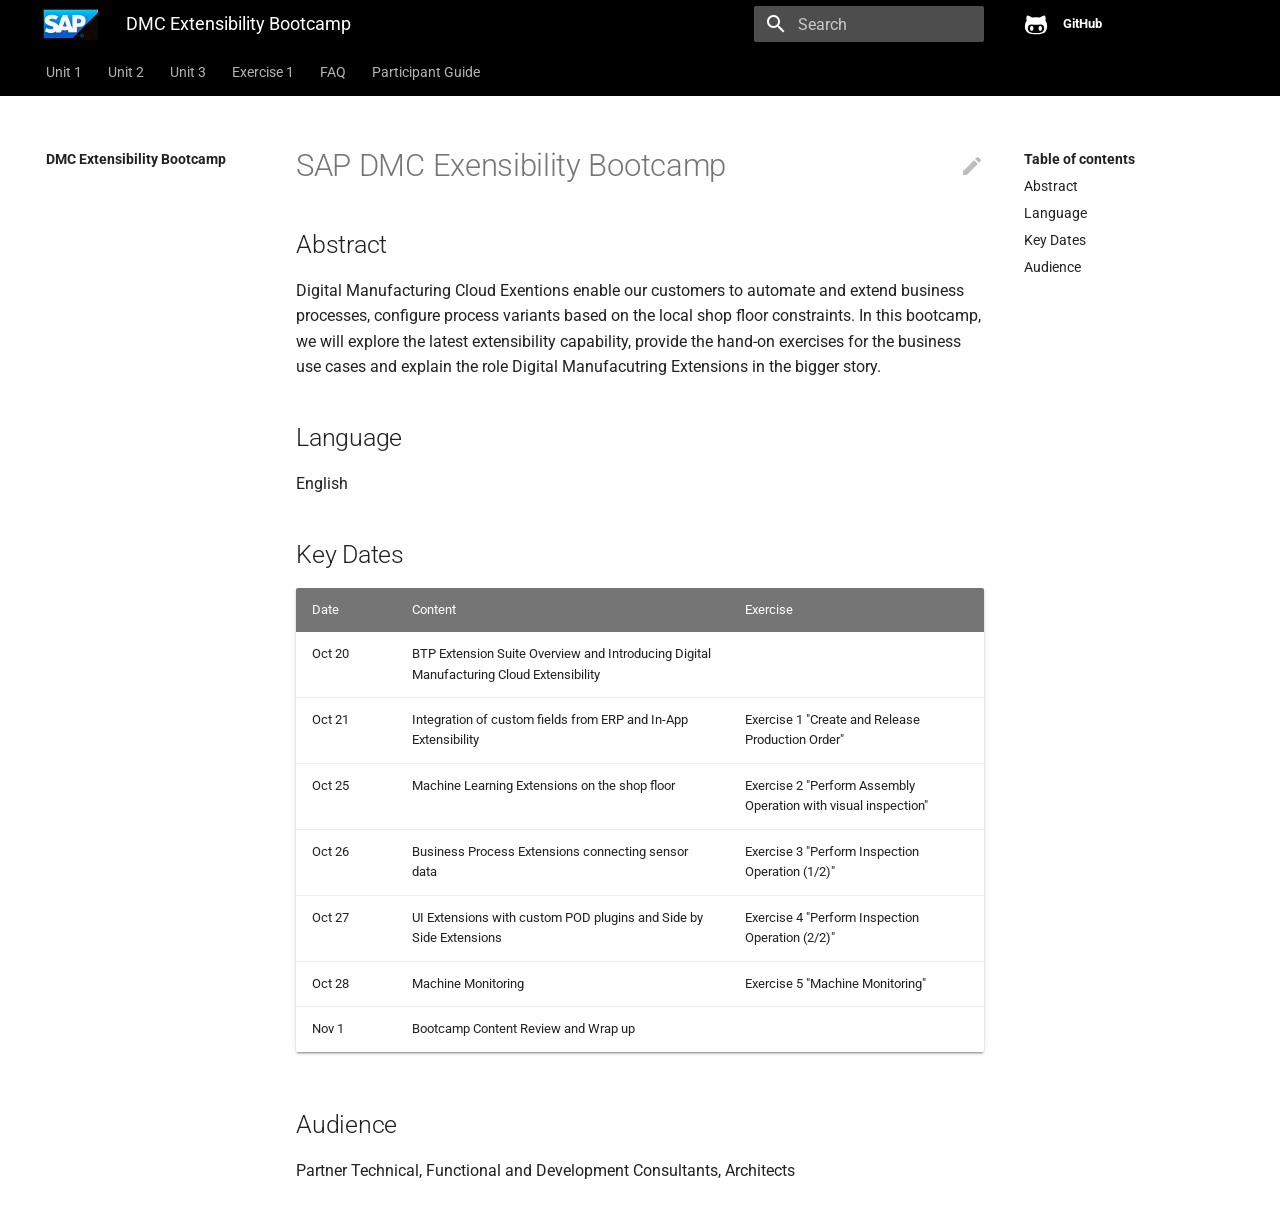
==== commit 13736525: "Deployed 520d3bc with MkDocs version: 1.2.1" ====
--- a/BootcampAgenda.html
+++ b/BootcampAgenda.html
@@ -237,6 +237,32 @@
   
 
       
+        
+  
+  
+    <li class="md-tabs__item">
+      
+        <a href="FAQ.html" class="md-tabs__link">
+          FAQ
+        </a>
+      
+    </li>
+  
+
+      
+        
+  
+  
+    <li class="md-tabs__item">
+      
+        <a href="ParticipantGuide.html" class="md-tabs__link">
+          Participant Guide
+        </a>
+      
+    </li>
+  
+
+      
     </ul>
   </div>
 </nav>
@@ -463,6 +489,78 @@
   <li class="md-nav__item">
     <a href="Exercise1.2.html" title="Exercise 1.2" class="md-nav__link">
       Exercise 1.2
+    </a>
+  </li>
+
+        
+      </ul>
+    </nav>
+  </li>
+
+    
+      
+      
+      
+
+
+  <li class="md-nav__item md-nav__item--nested">
+    
+      <input class="md-toggle md-nav__toggle" data-md-toggle="nav-5" type="checkbox" id="nav-5">
+    
+    <label class="md-nav__link" for="nav-5">
+      FAQ
+    </label>
+    <nav class="md-nav" data-md-component="collapsible" data-md-level="1">
+      <label class="md-nav__title" for="nav-5">
+        FAQ
+      </label>
+      <ul class="md-nav__list" data-md-scrollfix>
+        
+        
+          
+          
+          
+
+
+  <li class="md-nav__item">
+    <a href="FAQ.html" title="Content" class="md-nav__link">
+      Content
+    </a>
+  </li>
+
+        
+      </ul>
+    </nav>
+  </li>
+
+    
+      
+      
+      
+
+
+  <li class="md-nav__item md-nav__item--nested">
+    
+      <input class="md-toggle md-nav__toggle" data-md-toggle="nav-6" type="checkbox" id="nav-6">
+    
+    <label class="md-nav__link" for="nav-6">
+      Participant Guide
+    </label>
+    <nav class="md-nav" data-md-component="collapsible" data-md-level="1">
+      <label class="md-nav__title" for="nav-6">
+        Participant Guide
+      </label>
+      <ul class="md-nav__list" data-md-scrollfix>
+        
+        
+          
+          
+          
+
+
+  <li class="md-nav__item">
+    <a href="ParticipantGuide.html" title="Content" class="md-nav__link">
+      Content
     </a>
   </li>
 
